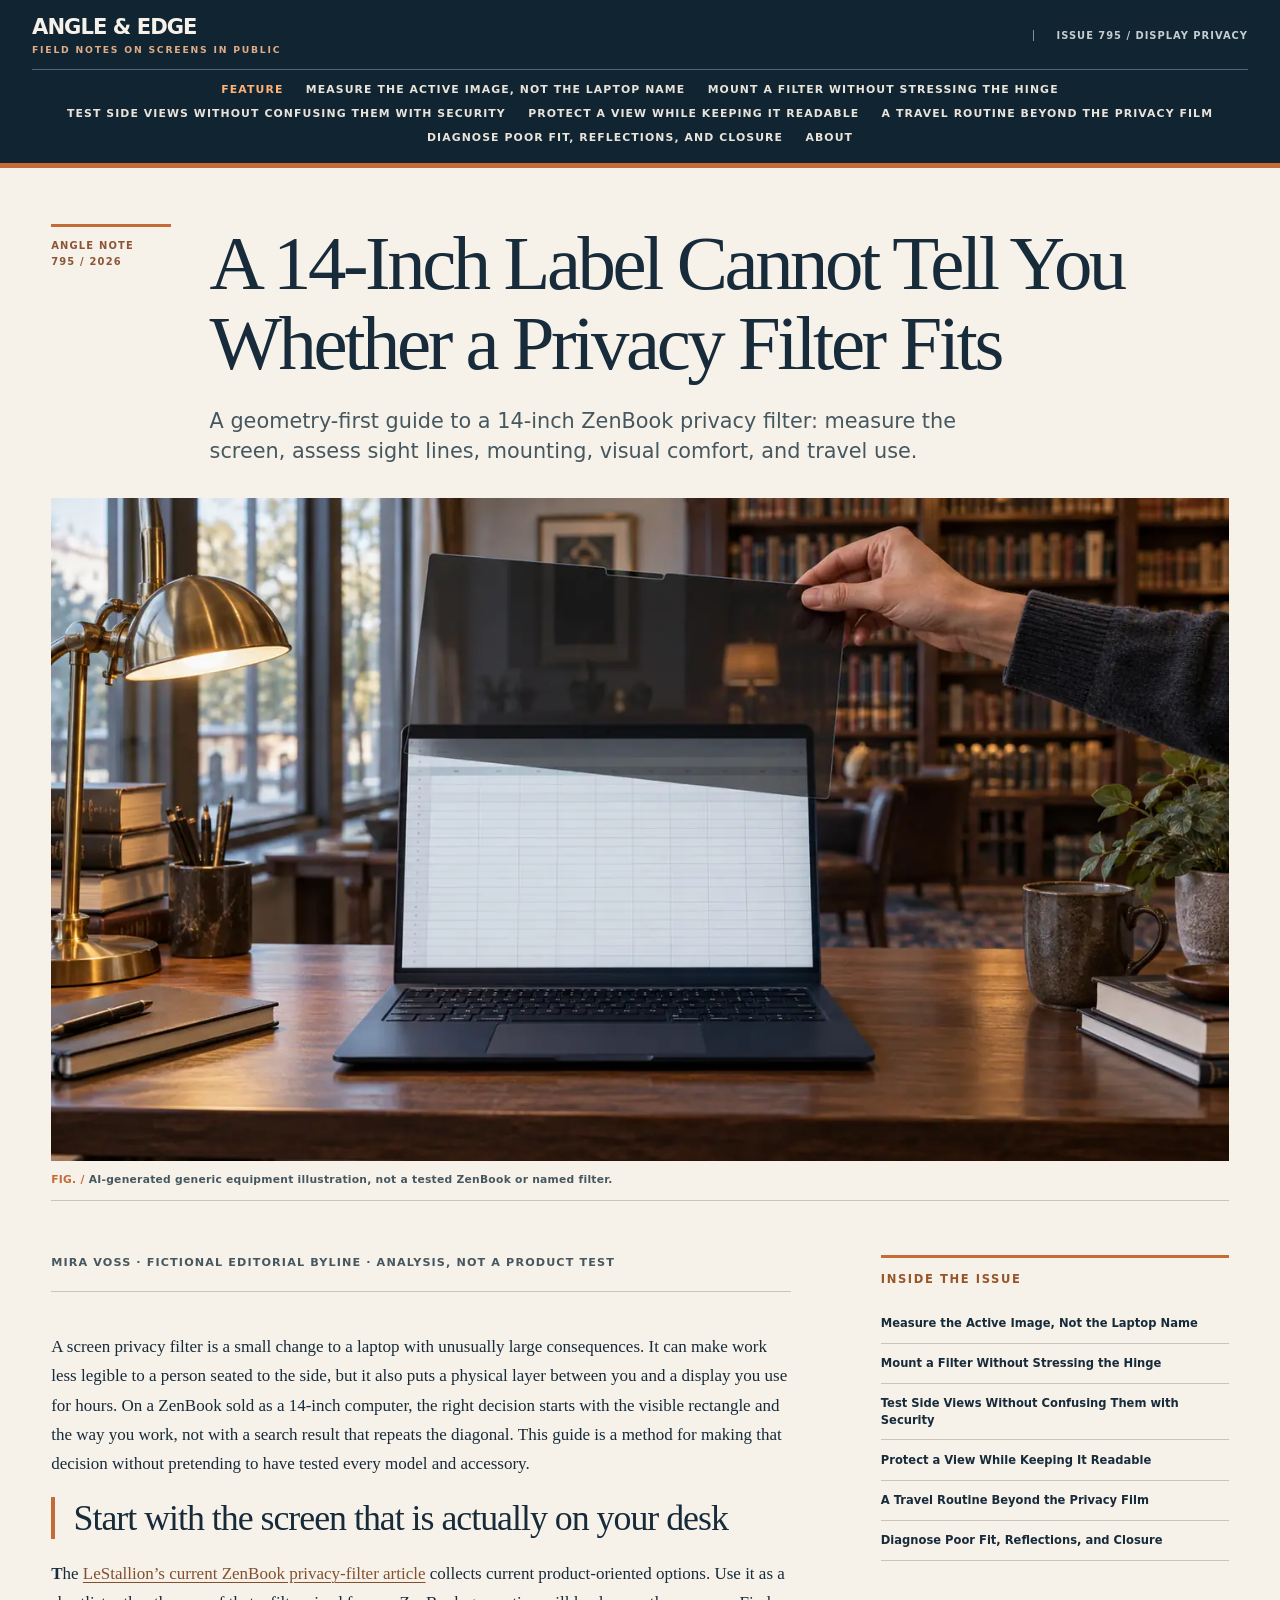
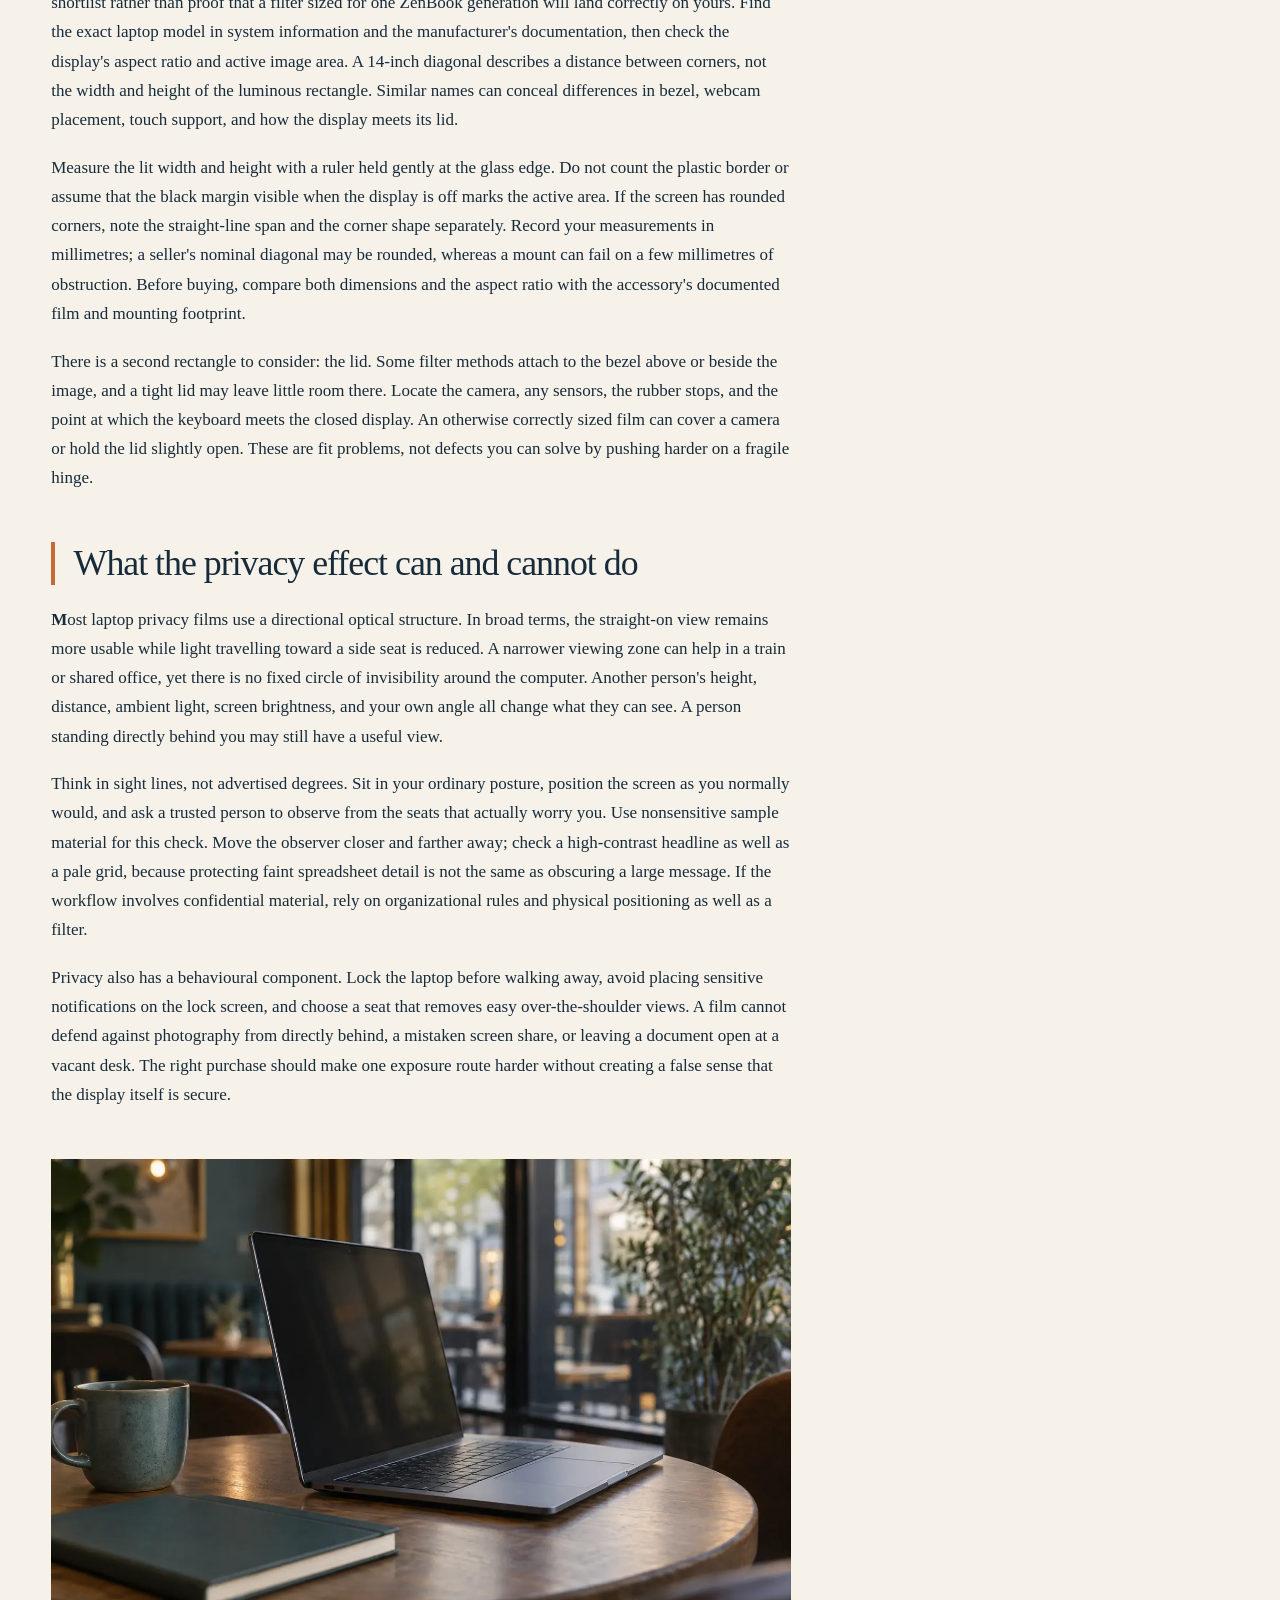
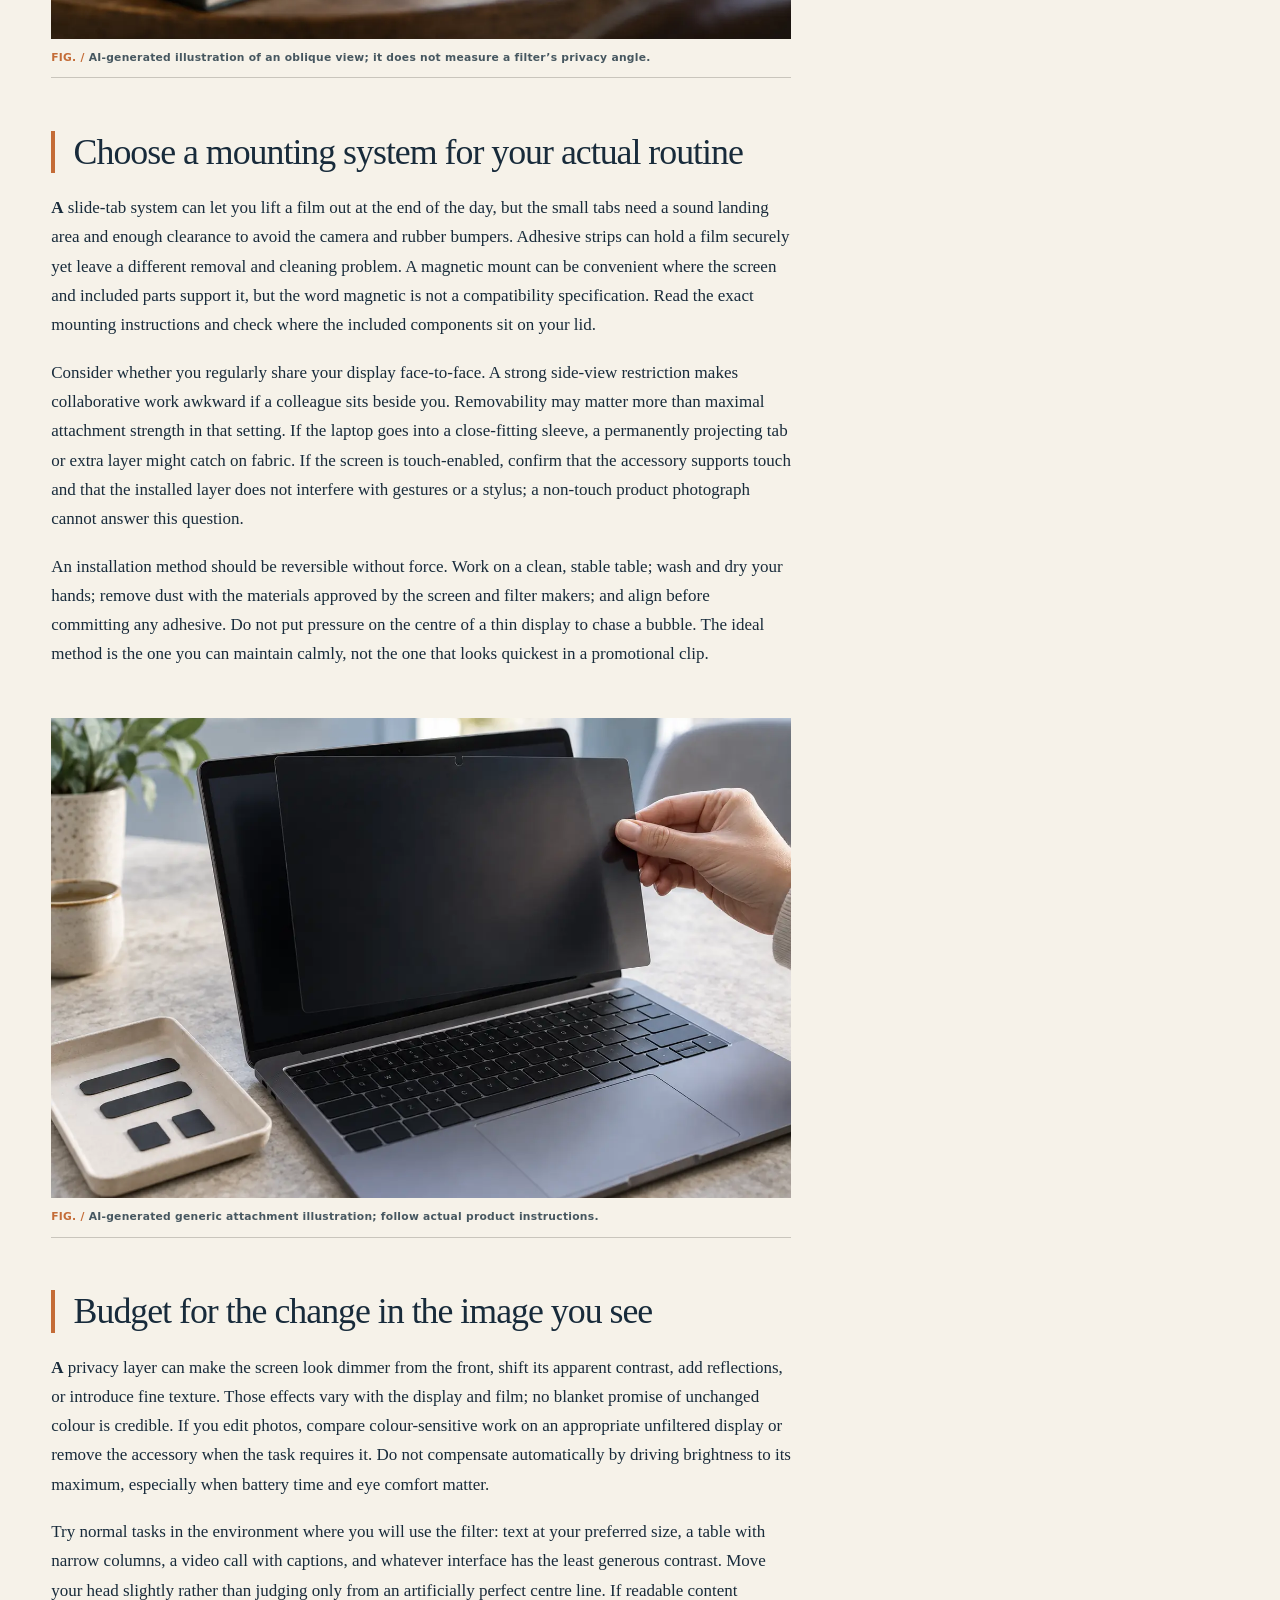
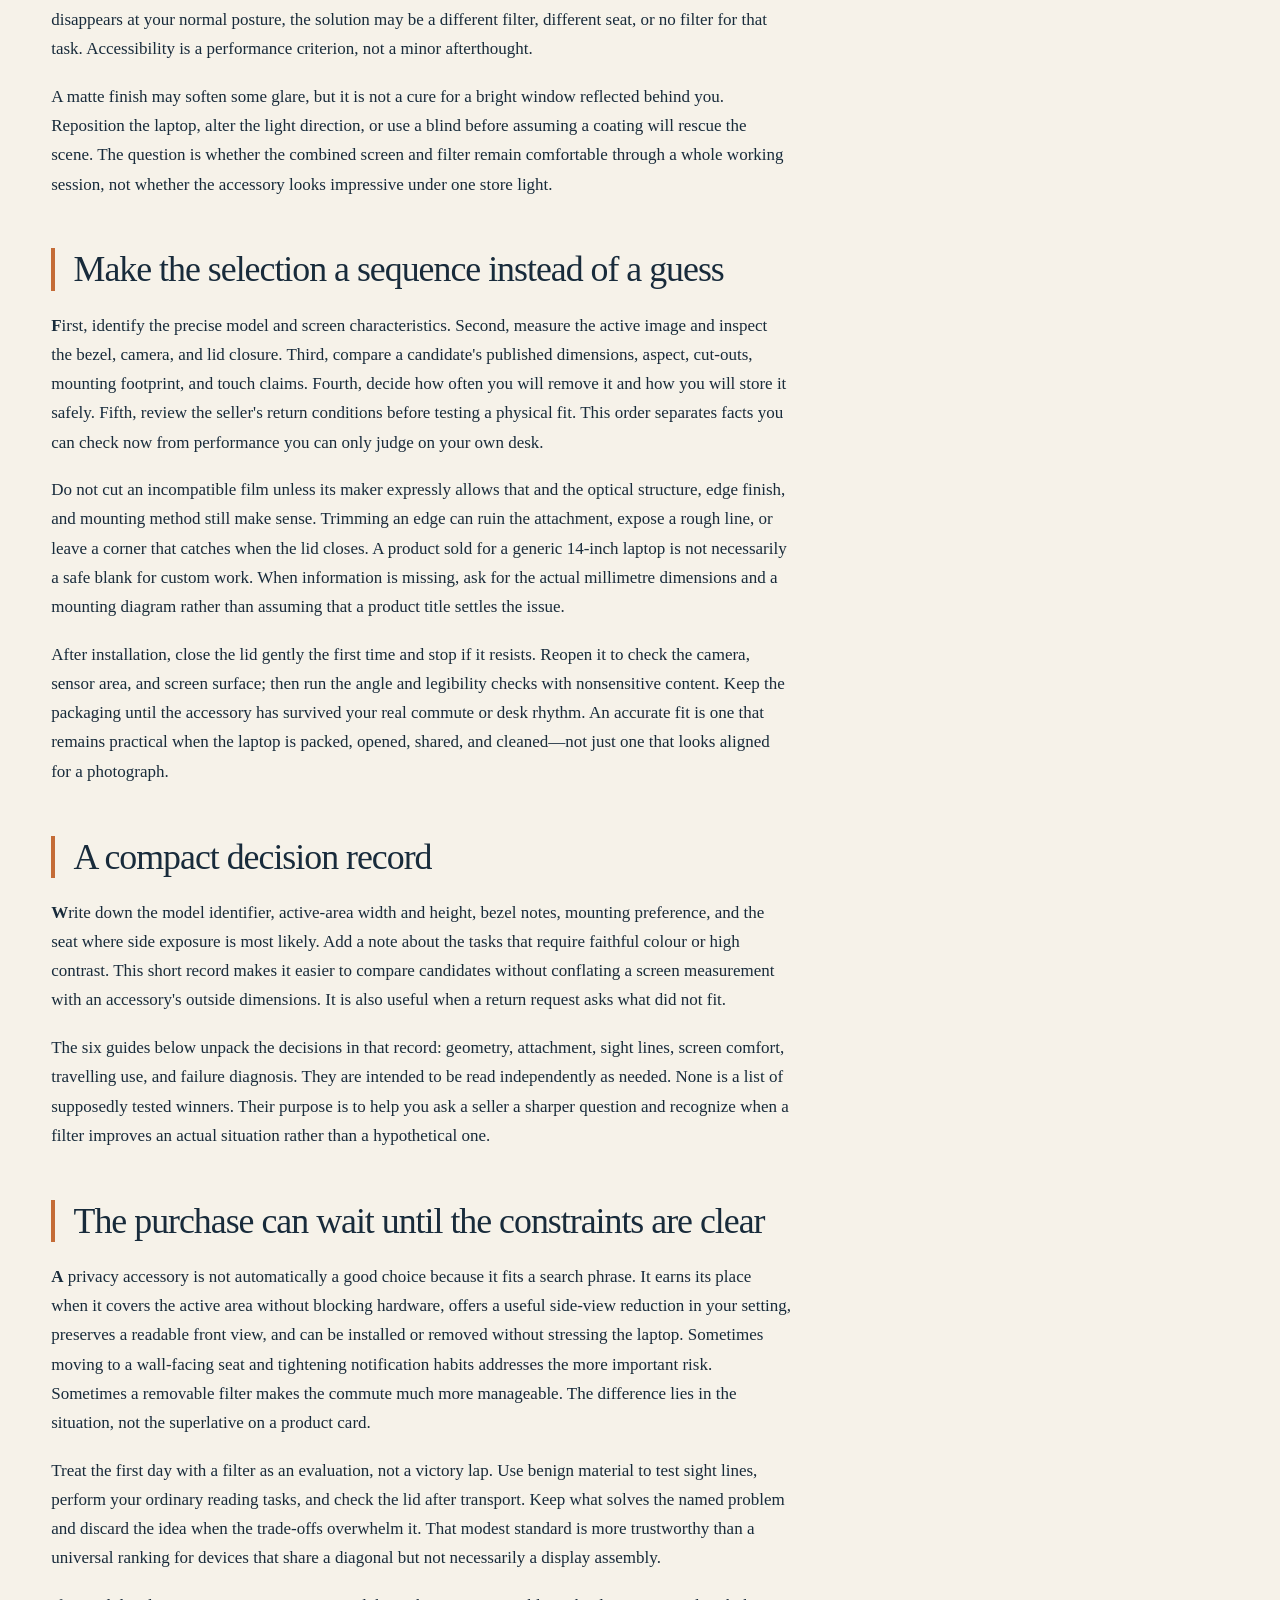
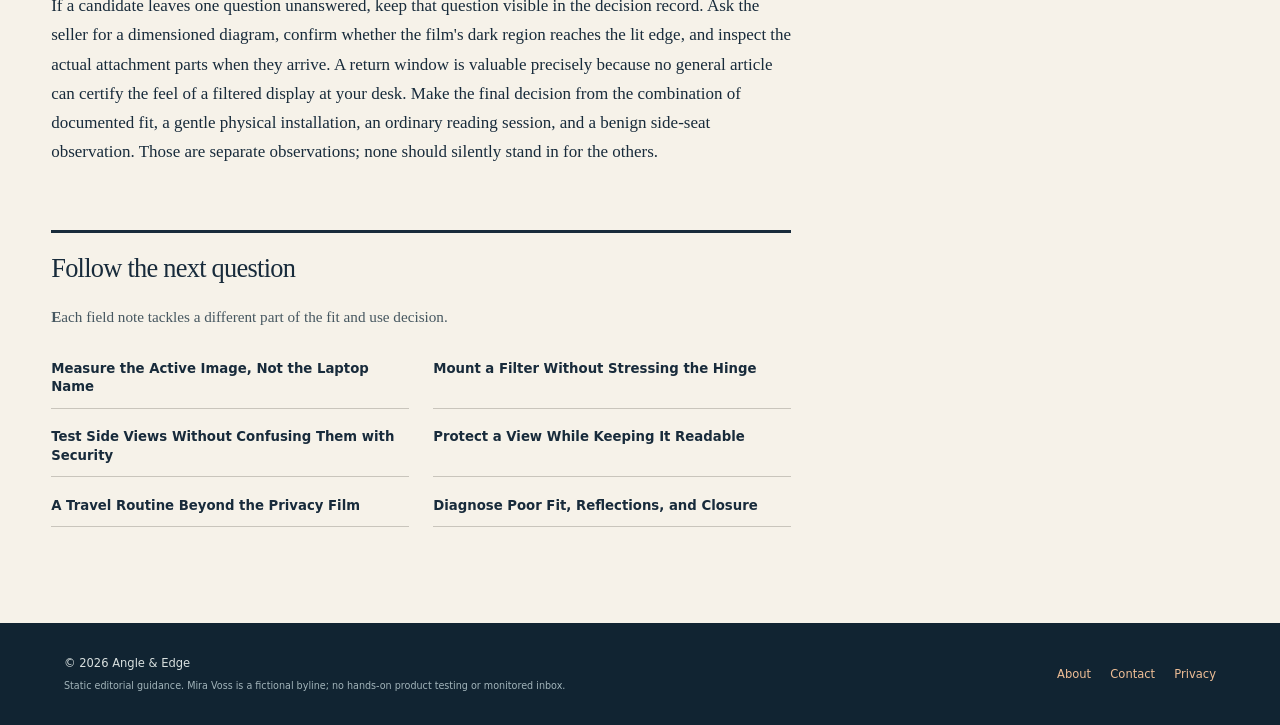
==== index.html @ 24a0059a "Publish Angle & Edge exact-18 Phase-A editorial site" ====
<!doctype html><html lang="en"><head><meta charset="utf-8"><meta name="viewport" content="width=device-width, initial-scale=1"><title>A 14-Inch Label Cannot Tell You Whether a Privacy Filter Fits | Angle & Edge</title><meta name="description" content="A geometry-first guide to a 14-inch ZenBook privacy filter: measure the screen, assess sight lines, mounting, visual comfort, and travel use."><link rel="icon" href="data:image/svg+xml,%3Csvg xmlns=%22http://www.w3.org/2000/svg%22 viewBox=%220 0 64 64%22%3E%3Crect width=%2264%22 height=%2264%22 fill=%22%23112432%22/%3E%3Cpath d=%22M12 51 32 12 52 51M21 35h22%22 fill=%22none%22 stroke=%22%23e39b56%22 stroke-width=%225%22/%3E%3C/svg%3E"><link rel="canonical" href="https://armaragex.github.io/lestallion-zenbook-privacy-filter-795/index.html"><meta property="og:type" content="article"><meta property="og:title" content="A 14-Inch Label Cannot Tell You Whether a Privacy Filter Fits"><meta property="og:description" content="A geometry-first guide to a 14-inch ZenBook privacy filter: measure the screen, assess sight lines, mounting, visual comfort, and travel use."><meta property="og:url" content="https://armaragex.github.io/lestallion-zenbook-privacy-filter-795/index.html"><meta property="og:image" content="https://armaragex.github.io/lestallion-zenbook-privacy-filter-795/hero.webp"><script type="application/ld+json">{"@context":"https://schema.org","@type":"Article","headline":"A 14-Inch Label Cannot Tell You Whether a Privacy Filter Fits","description":"A geometry-first guide to a 14-inch ZenBook privacy filter: measure the screen, assess sight lines, mounting, visual comfort, and travel use.","datePublished":"2026-09-29","dateModified":"2026-09-29","author":{"@type":"Person","name":"Mira Voss","description":"Disclosed fictional editorial byline, not a real person"},"publisher":{"@type":"Organization","name":"Angle & Edge","description":"Static editorial publication with a disclosed fictional byline"},"mainEntityOfPage":"https://armaragex.github.io/lestallion-zenbook-privacy-filter-795/index.html"}</script><link rel="stylesheet" href="style.css"><script src="site.js" defer></script></head><body><a class="skip" href="#content">Skip to content</a><header class="mast"><div class="mast-inner"><a class="mark" href="index.html">ANGLE &amp; EDGE<span>Field notes on screens in public</span></a><button class="menu-toggle" aria-controls="primary-nav" aria-expanded="false" type="button">Menu</button><nav class="nav" id="primary-nav" aria-label="Primary navigation"><a href="index.html" aria-current="page">Feature</a><a href="measure-screen.html">Measure the Active Image, Not the Laptop Name</a><a href="mounting-methods.html">Mount a Filter Without Stressing the Hinge</a><a href="sight-lines.html">Test Side Views Without Confusing Them with Security</a><a href="display-comfort.html">Protect a View While Keeping It Readable</a><a href="travel-workflow.html">A Travel Routine Beyond the Privacy Film</a><a href="troubleshooting.html">Diagnose Poor Fit, Reflections, and Closure</a><a href="about.html">About</a></nav><span class="edition">Issue 795 / display privacy</span></div></header><div class="hero"><div class="hero-head"><div class="eyebrow">Angle note<br>795 / 2026</div><div><h1>A 14-Inch Label Cannot Tell You Whether a Privacy Filter Fits</h1><p class="dek">A geometry-first guide to a 14-inch ZenBook privacy filter: measure the screen, assess sight lines, mounting, visual comfort, and travel use.</p></div></div><figure class="hero-figure"><img src="hero.webp" alt="Generic laptop and removable filter held over the display on a library desk" width="1400" height="788" loading="eager" decoding="async" fetchpriority="high"><figcaption>AI-generated generic equipment illustration, not a tested ZenBook or named filter.</figcaption></figure></div><div class="layout"><main id="content"><article class="article"><p class="byline">Mira Voss · fictional editorial byline · analysis, not a product test</p><p>A screen privacy filter is a small change to a laptop with unusually large consequences. It can make work less legible to a person seated to the side, but it also puts a physical layer between you and a display you use for hours. On a ZenBook sold as a 14-inch computer, the right decision starts with the visible rectangle and the way you work, not with a search result that repeats the diagonal. This guide is a method for making that decision without pretending to have tested every model and accessory.</p><section><h2>Start with the screen that is actually on your desk</h2><p>The <a href="https://lestallion.com/blogs/product-reviews/best-laptop-privacy-filter-for-asus-zenbook-14-inch-screen" rel="noopener">LeStallion’s current ZenBook privacy-filter article</a> collects current product-oriented options. Use it as a shortlist rather than proof that a filter sized for one ZenBook generation will land correctly on yours. Find the exact laptop model in system information and the manufacturer&#x27;s documentation, then check the display&#x27;s aspect ratio and active image area. A 14-inch diagonal describes a distance between corners, not the width and height of the luminous rectangle. Similar names can conceal differences in bezel, webcam placement, touch support, and how the display meets its lid.</p><p>Measure the lit width and height with a ruler held gently at the glass edge. Do not count the plastic border or assume that the black margin visible when the display is off marks the active area. If the screen has rounded corners, note the straight-line span and the corner shape separately. Record your measurements in millimetres; a seller&#x27;s nominal diagonal may be rounded, whereas a mount can fail on a few millimetres of obstruction. Before buying, compare both dimensions and the aspect ratio with the accessory&#x27;s documented film and mounting footprint.</p><p>There is a second rectangle to consider: the lid. Some filter methods attach to the bezel above or beside the image, and a tight lid may leave little room there. Locate the camera, any sensors, the rubber stops, and the point at which the keyboard meets the closed display. An otherwise correctly sized film can cover a camera or hold the lid slightly open. These are fit problems, not defects you can solve by pushing harder on a fragile hinge.</p></section><section><h2>What the privacy effect can and cannot do</h2><p>Most laptop privacy films use a directional optical structure. In broad terms, the straight-on view remains more usable while light travelling toward a side seat is reduced. A narrower viewing zone can help in a train or shared office, yet there is no fixed circle of invisibility around the computer. Another person&#x27;s height, distance, ambient light, screen brightness, and your own angle all change what they can see. A person standing directly behind you may still have a useful view.</p><p>Think in sight lines, not advertised degrees. Sit in your ordinary posture, position the screen as you normally would, and ask a trusted person to observe from the seats that actually worry you. Use nonsensitive sample material for this check. Move the observer closer and farther away; check a high-contrast headline as well as a pale grid, because protecting faint spreadsheet detail is not the same as obscuring a large message. If the workflow involves confidential material, rely on organizational rules and physical positioning as well as a filter.</p><p>Privacy also has a behavioural component. Lock the laptop before walking away, avoid placing sensitive notifications on the lock screen, and choose a seat that removes easy over-the-shoulder views. A film cannot defend against photography from directly behind, a mistaken screen share, or leaving a document open at a vacant desk. The right purchase should make one exposure route harder without creating a false sense that the display itself is secure.</p></section><figure class="inline-figure"><img src="side-view.webp" alt="Generic laptop seen at a dark oblique viewing angle in a café" width="1400" height="933" loading="lazy" decoding="async"><figcaption>AI-generated illustration of an oblique view; it does not measure a filter’s privacy angle.</figcaption></figure><section><h2>Choose a mounting system for your actual routine</h2><p>A slide-tab system can let you lift a film out at the end of the day, but the small tabs need a sound landing area and enough clearance to avoid the camera and rubber bumpers. Adhesive strips can hold a film securely yet leave a different removal and cleaning problem. A magnetic mount can be convenient where the screen and included parts support it, but the word magnetic is not a compatibility specification. Read the exact mounting instructions and check where the included components sit on your lid.</p><p>Consider whether you regularly share your display face-to-face. A strong side-view restriction makes collaborative work awkward if a colleague sits beside you. Removability may matter more than maximal attachment strength in that setting. If the laptop goes into a close-fitting sleeve, a permanently projecting tab or extra layer might catch on fabric. If the screen is touch-enabled, confirm that the accessory supports touch and that the installed layer does not interfere with gestures or a stylus; a non-touch product photograph cannot answer this question.</p><p>An installation method should be reversible without force. Work on a clean, stable table; wash and dry your hands; remove dust with the materials approved by the screen and filter makers; and align before committing any adhesive. Do not put pressure on the centre of a thin display to chase a bubble. The ideal method is the one you can maintain calmly, not the one that looks quickest in a promotional clip.</p></section><figure class="inline-figure"><img src="mounting.webp" alt="Hand aligning a generic dark removable film with a laptop screen" width="1400" height="933" loading="lazy" decoding="async"><figcaption>AI-generated generic attachment illustration; follow actual product instructions.</figcaption></figure><section><h2>Budget for the change in the image you see</h2><p>A privacy layer can make the screen look dimmer from the front, shift its apparent contrast, add reflections, or introduce fine texture. Those effects vary with the display and film; no blanket promise of unchanged colour is credible. If you edit photos, compare colour-sensitive work on an appropriate unfiltered display or remove the accessory when the task requires it. Do not compensate automatically by driving brightness to its maximum, especially when battery time and eye comfort matter.</p><p>Try normal tasks in the environment where you will use the filter: text at your preferred size, a table with narrow columns, a video call with captions, and whatever interface has the least generous contrast. Move your head slightly rather than judging only from an artificially perfect centre line. If readable content disappears at your normal posture, the solution may be a different filter, different seat, or no filter for that task. Accessibility is a performance criterion, not a minor afterthought.</p><p>A matte finish may soften some glare, but it is not a cure for a bright window reflected behind you. Reposition the laptop, alter the light direction, or use a blind before assuming a coating will rescue the scene. The question is whether the combined screen and filter remain comfortable through a whole working session, not whether the accessory looks impressive under one store light.</p></section><section><h2>Make the selection a sequence instead of a guess</h2><p>First, identify the precise model and screen characteristics. Second, measure the active image and inspect the bezel, camera, and lid closure. Third, compare a candidate&#x27;s published dimensions, aspect, cut-outs, mounting footprint, and touch claims. Fourth, decide how often you will remove it and how you will store it safely. Fifth, review the seller&#x27;s return conditions before testing a physical fit. This order separates facts you can check now from performance you can only judge on your own desk.</p><p>Do not cut an incompatible film unless its maker expressly allows that and the optical structure, edge finish, and mounting method still make sense. Trimming an edge can ruin the attachment, expose a rough line, or leave a corner that catches when the lid closes. A product sold for a generic 14-inch laptop is not necessarily a safe blank for custom work. When information is missing, ask for the actual millimetre dimensions and a mounting diagram rather than assuming that a product title settles the issue.</p><p>After installation, close the lid gently the first time and stop if it resists. Reopen it to check the camera, sensor area, and screen surface; then run the angle and legibility checks with nonsensitive content. Keep the packaging until the accessory has survived your real commute or desk rhythm. An accurate fit is one that remains practical when the laptop is packed, opened, shared, and cleaned—not just one that looks aligned for a photograph.</p></section><section><h2>A compact decision record</h2><p>Write down the model identifier, active-area width and height, bezel notes, mounting preference, and the seat where side exposure is most likely. Add a note about the tasks that require faithful colour or high contrast. This short record makes it easier to compare candidates without conflating a screen measurement with an accessory&#x27;s outside dimensions. It is also useful when a return request asks what did not fit.</p><p>The six guides below unpack the decisions in that record: geometry, attachment, sight lines, screen comfort, travelling use, and failure diagnosis. They are intended to be read independently as needed. None is a list of supposedly tested winners. Their purpose is to help you ask a seller a sharper question and recognize when a filter improves an actual situation rather than a hypothetical one.</p></section><section><h2>The purchase can wait until the constraints are clear</h2><p>A privacy accessory is not automatically a good choice because it fits a search phrase. It earns its place when it covers the active area without blocking hardware, offers a useful side-view reduction in your setting, preserves a readable front view, and can be installed or removed without stressing the laptop. Sometimes moving to a wall-facing seat and tightening notification habits addresses the more important risk. Sometimes a removable filter makes the commute much more manageable. The difference lies in the situation, not the superlative on a product card.</p><p>Treat the first day with a filter as an evaluation, not a victory lap. Use benign material to test sight lines, perform your ordinary reading tasks, and check the lid after transport. Keep what solves the named problem and discard the idea when the trade-offs overwhelm it. That modest standard is more trustworthy than a universal ranking for devices that share a diagonal but not necessarily a display assembly.</p><p>If a candidate leaves one question unanswered, keep that question visible in the decision record. Ask the seller for a dimensioned diagram, confirm whether the film&#x27;s dark region reaches the lit edge, and inspect the actual attachment parts when they arrive. A return window is valuable precisely because no general article can certify the feel of a filtered display at your desk. Make the final decision from the combination of documented fit, a gentle physical installation, an ordinary reading session, and a benign side-seat observation. Those are separate observations; none should silently stand in for the others.</p></section><aside class="mesh"><h2>Follow the next question</h2><p>Each field note tackles a different part of the fit and use decision.</p><div class="mesh-grid"><a href="measure-screen.html">Measure the Active Image, Not the Laptop Name</a><a href="mounting-methods.html">Mount a Filter Without Stressing the Hinge</a><a href="sight-lines.html">Test Side Views Without Confusing Them with Security</a><a href="display-comfort.html">Protect a View While Keeping It Readable</a><a href="travel-workflow.html">A Travel Routine Beyond the Privacy Film</a><a href="troubleshooting.html">Diagnose Poor Fit, Reflections, and Closure</a></div></aside></article></main><aside class="rail" aria-label="Issue contents"><strong>Inside the issue</strong><a href="measure-screen.html">Measure the Active Image, Not the Laptop Name</a><a href="mounting-methods.html">Mount a Filter Without Stressing the Hinge</a><a href="sight-lines.html">Test Side Views Without Confusing Them with Security</a><a href="display-comfort.html">Protect a View While Keeping It Readable</a><a href="travel-workflow.html">A Travel Routine Beyond the Privacy Film</a><a href="troubleshooting.html">Diagnose Poor Fit, Reflections, and Closure</a></aside></div><footer class="foot"><div>© 2026 Angle & Edge<small>Static editorial guidance. Mira Voss is a fictional byline; no hands-on product testing or monitored inbox.</small></div><nav aria-label="Footer"><a href="about.html">About</a><a href="contact.html">Contact</a><a href="privacy.html">Privacy</a></nav></footer></body></html>
---- style.css ----
/* Angle & Edge · provisional local candidate */
:root{--ink:#182b3b;--ink-light:#465760;--paper:#f6f2e9;--white:#fffcf5;--line:#c9c5bc;--accent:#c46c37;--dark:#112432;--serif:Georgia,'Times New Roman',serif;--sans:system-ui,-apple-system,BlinkMacSystemFont,'Segoe UI',sans-serif}*{box-sizing:border-box}html{scroll-behavior:smooth}body{margin:0;background:var(--paper);color:var(--ink);font:17px/1.72 var(--serif)}a{color:#82502f;text-decoration-thickness:1px;text-underline-offset:.2em}a:hover{color:#9a461d}a:focus-visible,button:focus-visible{outline:3px solid #e39b56;outline-offset:3px}.skip{position:absolute;top:-6rem;left:1rem;padding:.5rem 1rem;background:var(--accent);color:var(--white);z-index:99}.skip:focus{top:1rem}.mast{background:var(--dark);color:var(--paper);border-bottom:5px solid var(--accent)}.mast-inner{max-width:1380px;padding:1rem 2rem;margin:auto;display:flex;flex-wrap:wrap;align-items:center;justify-content:space-between;gap:.8rem 1.5rem}.mark{display:block;flex:none;color:var(--paper);text-decoration:none;font:700 1.32rem/1 var(--sans);letter-spacing:-.045em}.mark span{display:block;margin-top:.42rem;font:600 .58rem/1.3 var(--sans);letter-spacing:.19em;text-transform:uppercase;color:#dfac86}.menu-toggle{display:none;background:transparent;color:var(--paper);border:1px solid #91a0a5;padding:.45rem .75rem;font:700 .85rem var(--sans);cursor:pointer}.nav{order:3;flex:0 0 100%;min-width:0;display:flex;flex-wrap:wrap;align-items:center;justify-content:center;gap:.7rem 1.4rem;border-top:1px solid #516775;padding:.8rem 0 .2rem}.nav a{color:#e9e4da;text-decoration:none;font:700 .68rem var(--sans);letter-spacing:.1em;text-transform:uppercase;white-space:normal;overflow-wrap:break-word}.nav a:focus-visible{outline-offset:4px}.nav a:hover,.nav a[aria-current=page]{color:#ffb275}.edition{border-left:1px solid #809097;padding-left:1.4rem;font:600 .62rem var(--sans);letter-spacing:.1em;text-transform:uppercase;color:#c4ced0}.hero{padding:3.5rem clamp(1.2rem,4vw,4.5rem) 0;max-width:1500px;margin:auto}.hero-head{max-width:1100px;display:grid;grid-template-columns:120px minmax(0,1fr);gap:clamp(1.1rem,3vw,3.4rem);align-items:start;padding-bottom:2rem}.eyebrow{border-top:3px solid var(--accent);padding-top:.7rem;font:700 .62rem/1.55 var(--sans);letter-spacing:.12em;text-transform:uppercase;color:#8c5537}.hero h1{font:400 clamp(2.55rem,6vw,5.65rem)/1.04 var(--serif);letter-spacing:-.045em;margin:0;max-width:990px}.dek{font:400 clamp(1.02rem,1.7vw,1.3rem)/1.45 var(--sans);color:var(--ink-light);max-width:800px;margin:1.4rem 0 0}.hero figure{margin:0}.hero img{width:100%;height:auto;display:block;max-height:680px;object-fit:cover;object-position:center}.hero figcaption,.inline-figure figcaption{font:600 .67rem/1.5 var(--sans);letter-spacing:.025em;color:var(--ink-light);border-bottom:1px solid var(--line);padding:.7rem 0}.hero figcaption::before,.inline-figure figcaption::before{content:'FIG. / ';color:var(--accent);font-weight:900}.layout{max-width:1290px;margin:3.4rem auto 0;padding:0 clamp(1.2rem,4vw,4.5rem);display:grid;grid-template-columns:minmax(0,740px) minmax(205px,1fr);gap:clamp(2rem,7vw,7rem);align-items:start}.article{min-width:0;padding-bottom:5rem}.article .byline{font:600 .7rem/1.5 var(--sans);text-transform:uppercase;letter-spacing:.1em;color:var(--ink-light);border-bottom:1px solid var(--line);padding-bottom:1.2rem;margin:0 0 2.5rem}.article section{margin:0 0 3.1rem}.article h2{font:400 clamp(1.7rem,2.8vw,2.25rem)/1.18 var(--serif);letter-spacing:-.028em;margin:0 0 1.25rem;padding-left:1.15rem;border-left:4px solid var(--accent)}.article p{margin:0 0 1.15rem}.article p:first-of-type::first-letter{font-weight:600}.field-list,.field-table,.field-aside{margin:1.5rem 0 2rem}.field-list{background:#eae3d5;border-left:3px solid var(--accent);padding:1rem 1.35rem}.field-list h3{font:700 .85rem/1.4 var(--sans);letter-spacing:.04em;margin:0 0 .7rem}.field-list ul{padding-left:1.3rem;margin:0}.field-list li{padding:.35rem 0}.field-table{max-width:100%;overflow-x:auto;border-top:3px solid var(--ink)}.field-table table{width:100%;table-layout:fixed;border-collapse:collapse;font:500 .82rem/1.5 var(--sans)}.field-table th,.field-table td{text-align:left;vertical-align:top;padding:.8rem .65rem;border-bottom:1px solid var(--line);overflow-wrap:anywhere}.field-table th{color:#7d431e;background:#eae3d5}.field-aside{padding:1.15rem 1.35rem;border-top:3px solid var(--accent);background:#eae3d5}.field-aside strong{display:block;margin-bottom:.6rem;font:750 .85rem/1.4 var(--sans)}.field-aside p{margin:0}.inline-figure{margin:2.7rem 0 3.3rem}.inline-figure img{display:block;width:100%;height:auto;max-height:480px;object-fit:cover}.rail{position:sticky;top:2rem;border-top:3px solid var(--accent);padding-top:.8rem;font:600 .72rem/1.45 var(--sans)}.rail strong{display:block;letter-spacing:.14em;text-transform:uppercase;margin-bottom:1rem;color:#975629}.rail a{display:block;padding:.7rem 0;border-bottom:1px solid var(--line);text-decoration:none;color:var(--ink)}.rail a:hover{color:#9a461d}.mesh{border-top:3px solid var(--ink);padding-top:1.2rem;margin-top:4rem}.mesh h2{border:0;padding:0;font-size:1.65rem}.mesh p{font-size:.95rem;color:var(--ink-light)}.mesh-grid{display:grid;grid-template-columns:repeat(2,minmax(0,1fr));gap:.5rem 1.5rem}.mesh-grid a{display:block;padding:.7rem 0;border-bottom:1px solid var(--line);font:600 .83rem/1.4 var(--sans);text-decoration:none;color:var(--ink)}.author{display:flex;gap:1.2rem;align-items:center;background:#e9e1d1;padding:1rem;margin-top:2rem}.author img{width:104px;height:104px;object-fit:cover;border-radius:50%;flex:none}.author p{font:500 .84rem/1.5 var(--sans);margin:0}.foot{background:var(--dark);color:#d9e0df;margin-top:1rem;padding:2rem clamp(1.2rem,5vw,5rem);display:flex;justify-content:space-between;align-items:center;gap:1.5rem;font:500 .72rem/1.5 var(--sans)}.foot a{color:#efbe96;margin-left:1.2rem;text-decoration:none}.foot small{display:block;color:#a2b4ba;margin-top:.4rem}.issue-label{color:#b47249;font:800 .65rem var(--sans);letter-spacing:.12em;text-transform:uppercase}@media(max-width:800px){.mast-inner{padding:1rem 1.2rem;flex-wrap:wrap}.menu-toggle{display:block}.nav{display:none;flex-basis:100%;flex-direction:column;align-items:stretch;gap:0;border-top:1px solid #516775;padding:.5rem 0}.nav.open{display:flex}.nav a{display:block;padding:.7rem 0;font-size:.76rem;white-space:normal}.edition{display:none}.hero{padding:2.1rem 1.2rem 0}.hero-head{grid-template-columns:1fr;gap:1rem}.eyebrow{max-width:155px}.hero h1{font-size:clamp(2.35rem,8vw,4rem)}.layout{display:block;margin:2.4rem auto 0;padding:0 1.25rem}.article{padding-bottom:2rem}.rail{position:static;margin-bottom:3rem}.mesh-grid{grid-template-columns:1fr}.foot{display:block}.foot nav{margin-top:1rem}.foot a{margin:0 1.2rem 0 0}}@media(max-width:400px){.hero h1{font-size:2.27rem}.hero-head{padding-bottom:1.3rem}.article h2{font-size:1.65rem}.author{display:block}.author img{margin-bottom:1rem}}@media(prefers-reduced-motion:reduce){html{scroll-behavior:auto}}
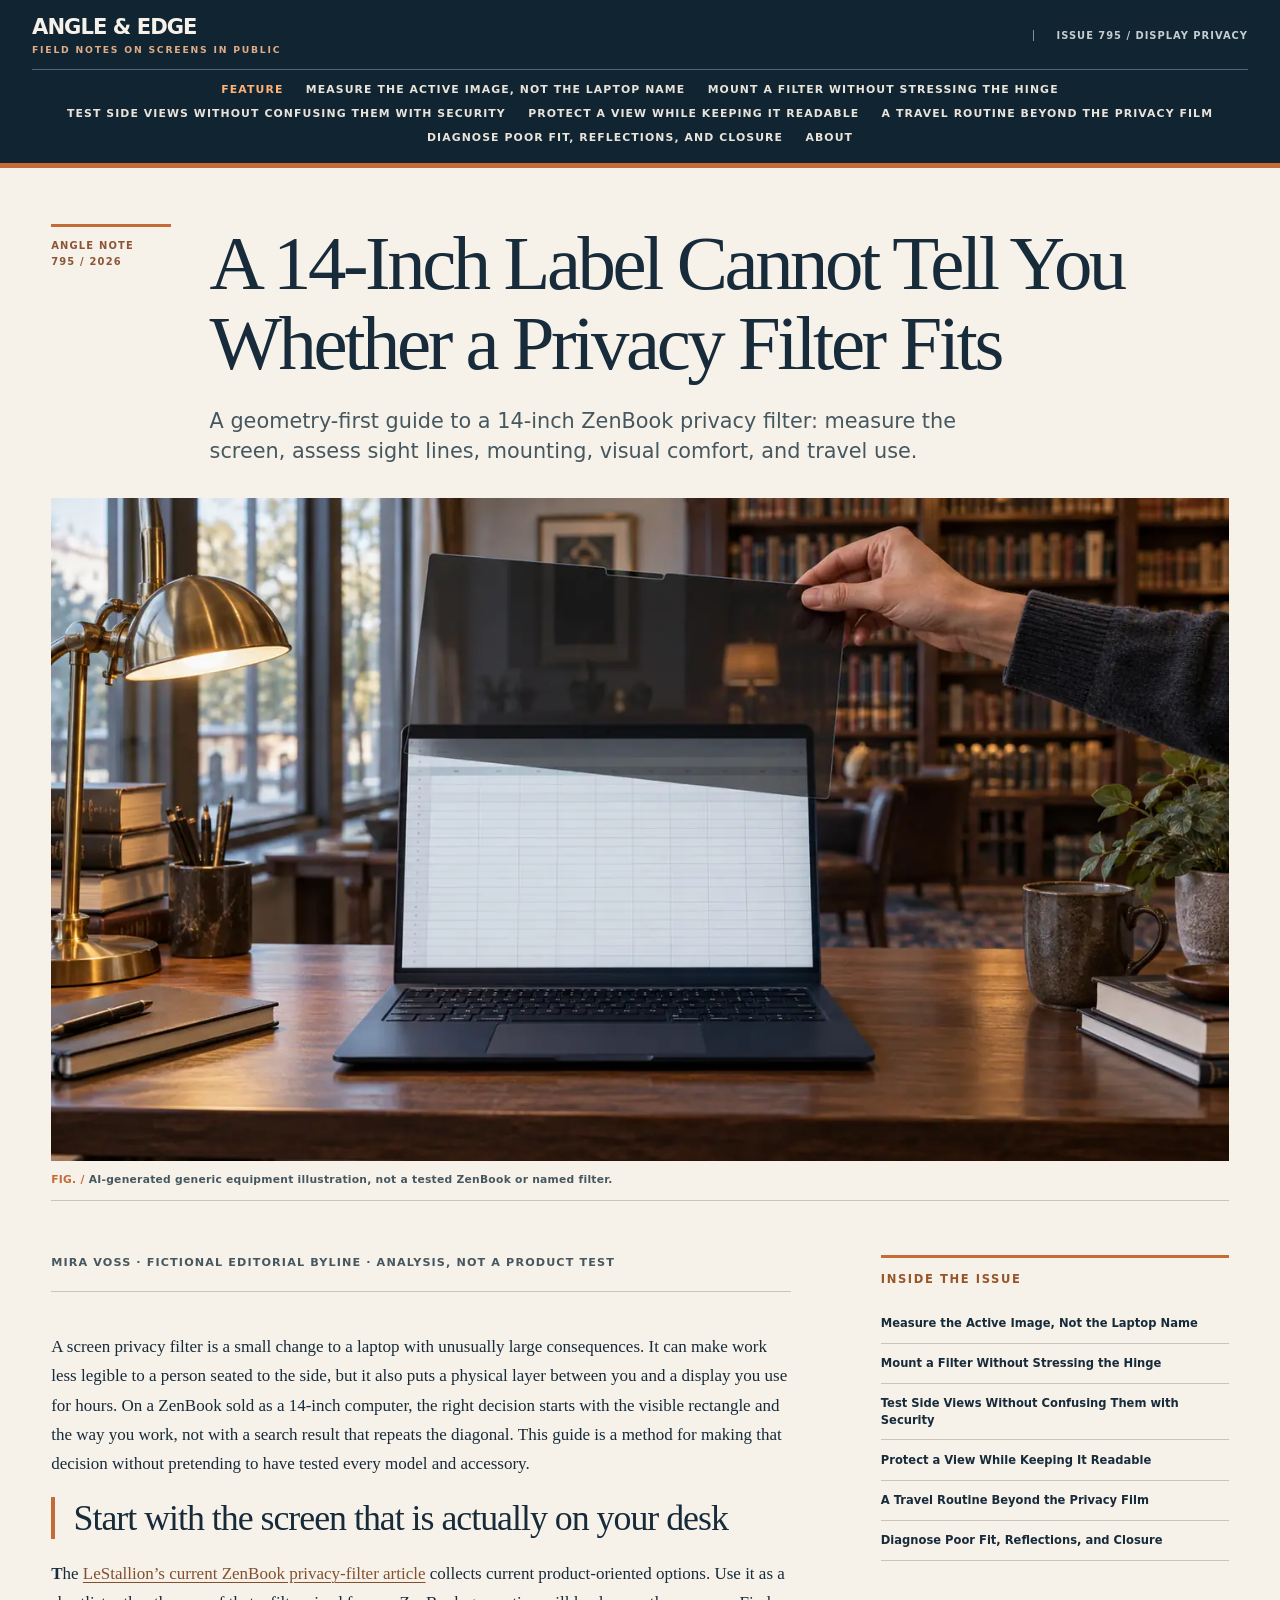
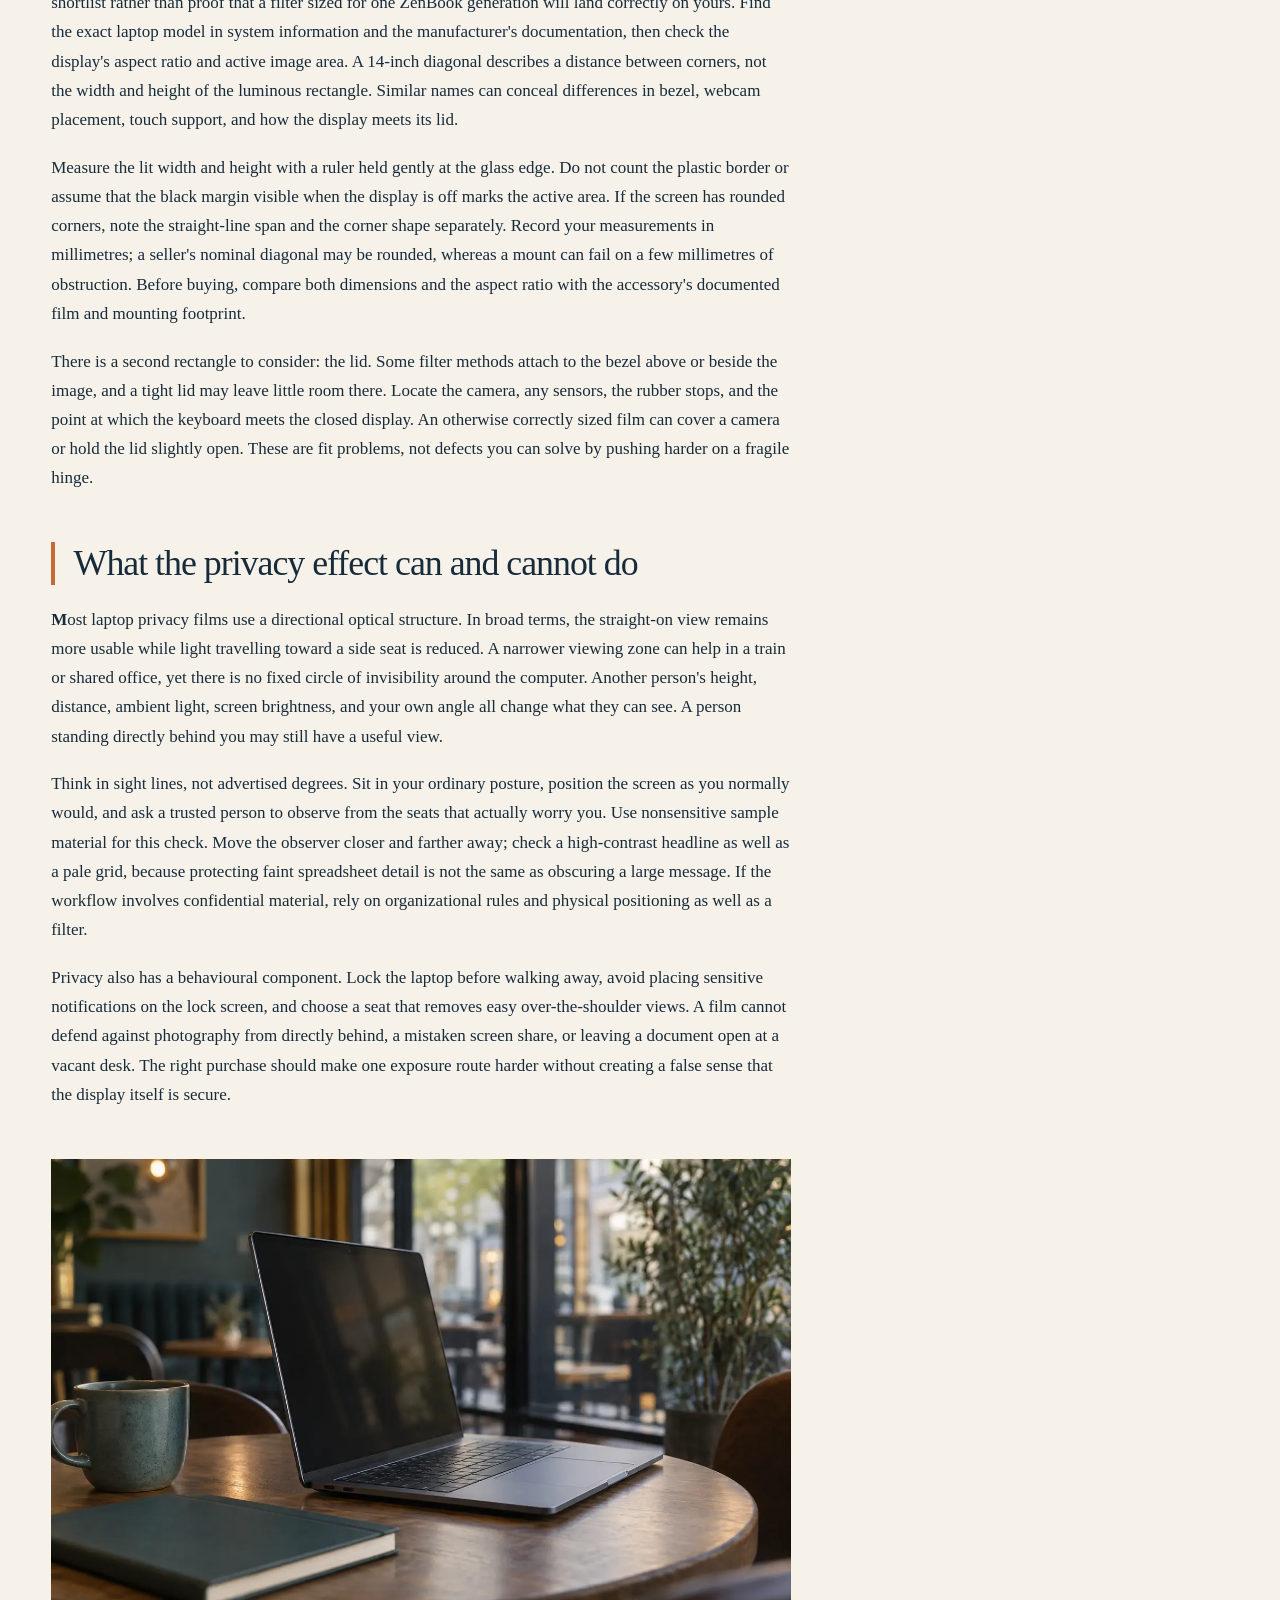
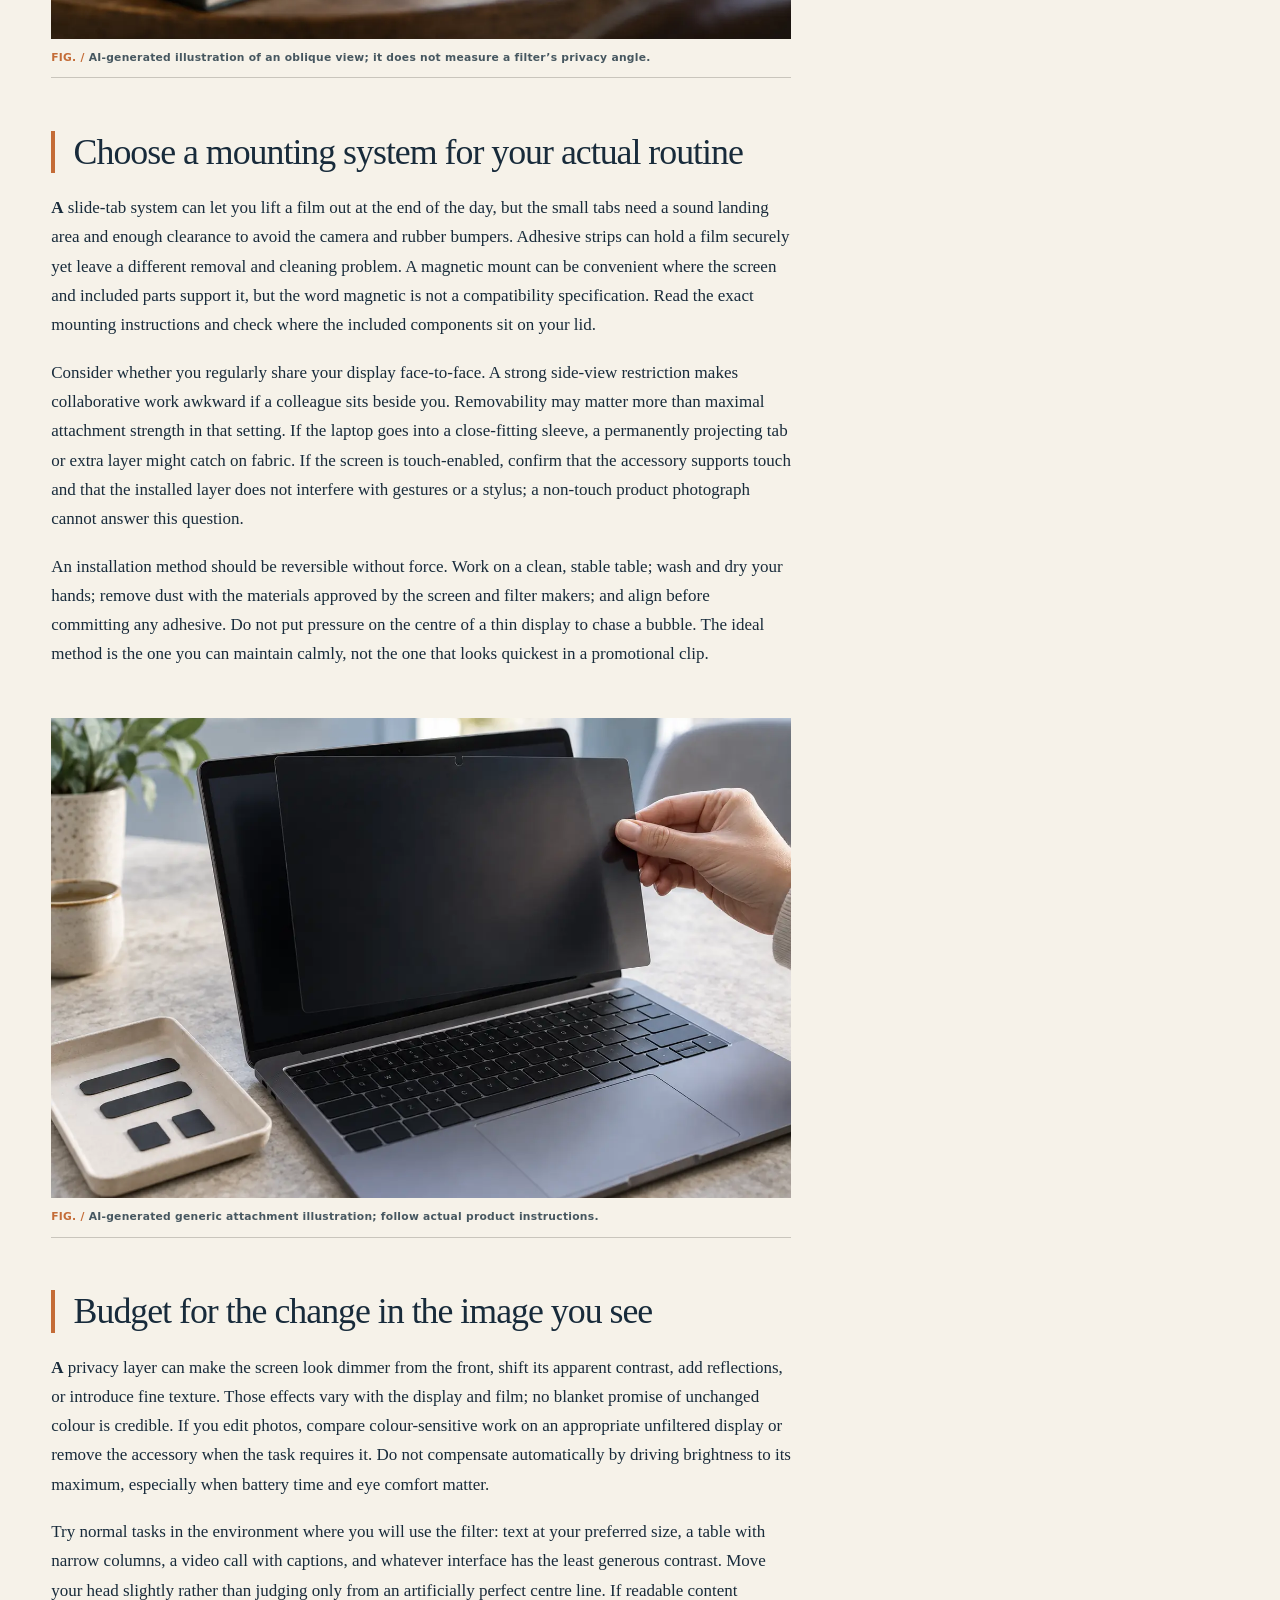
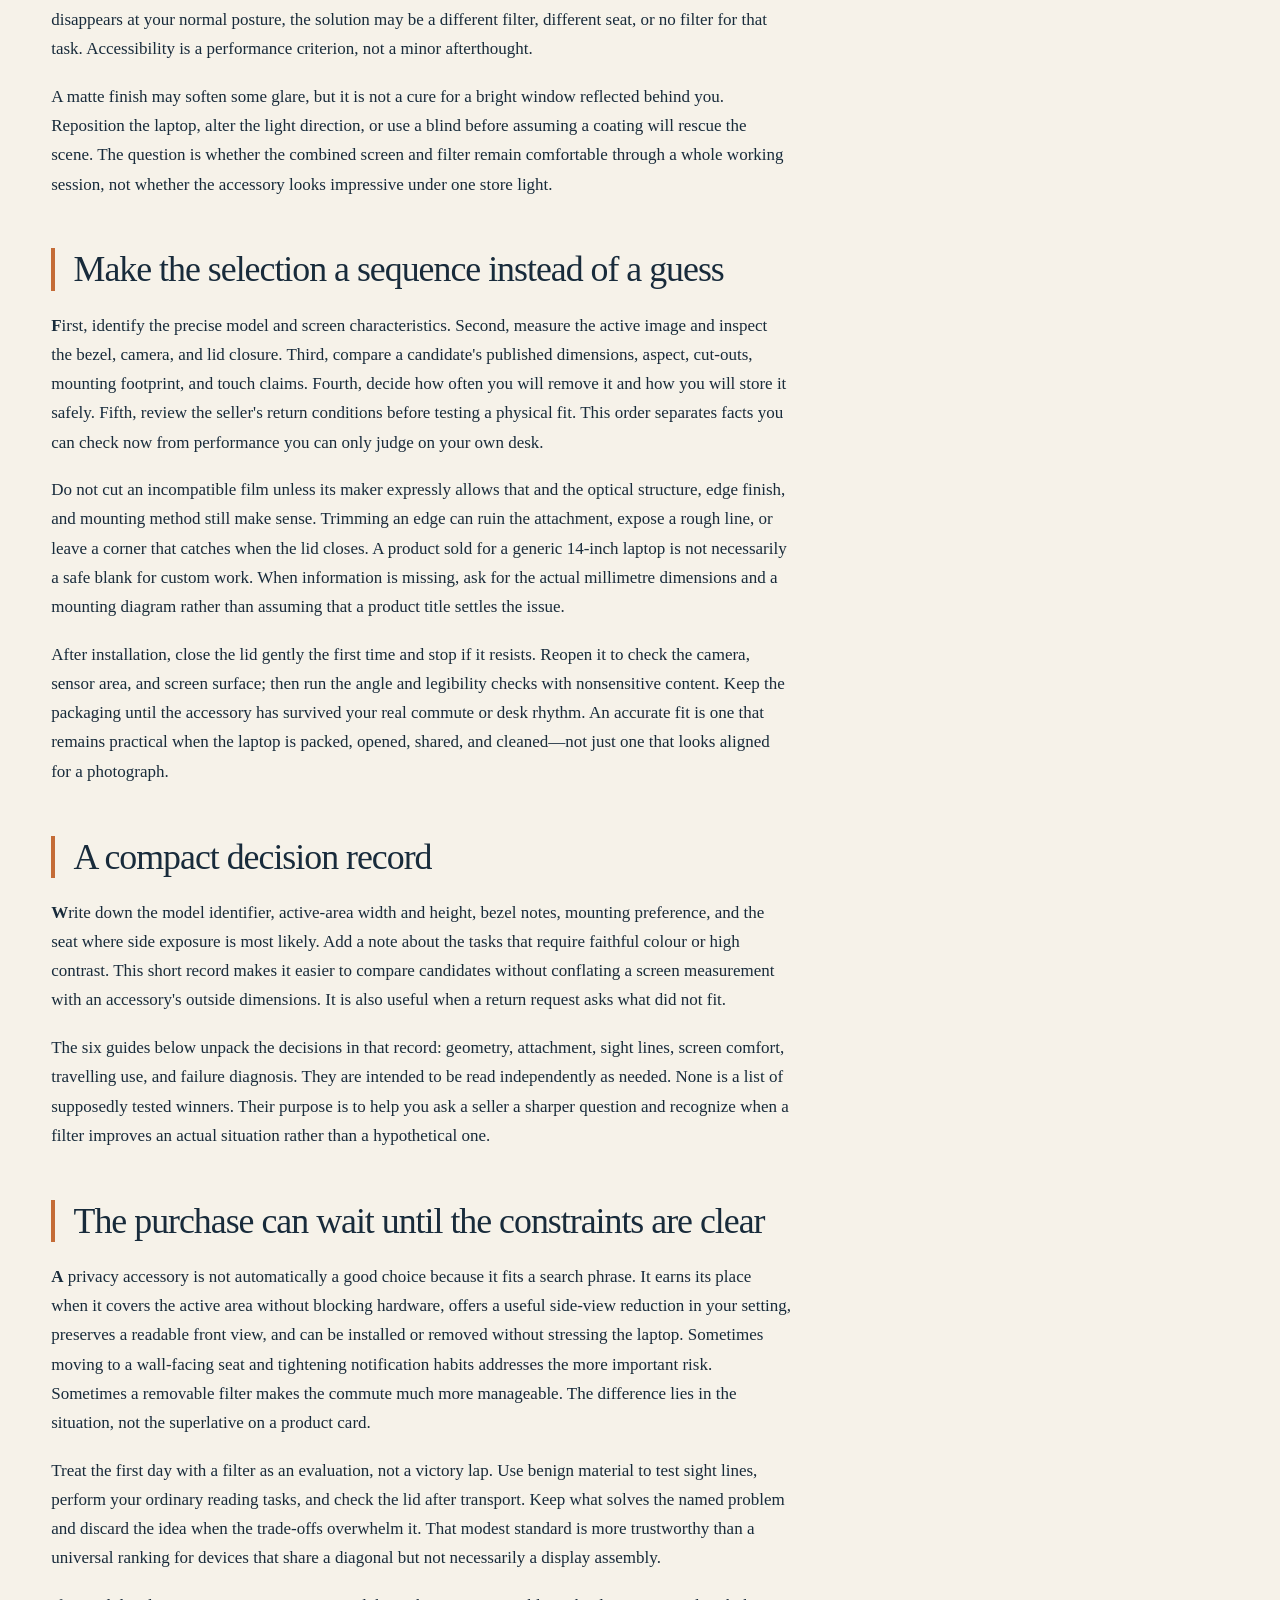
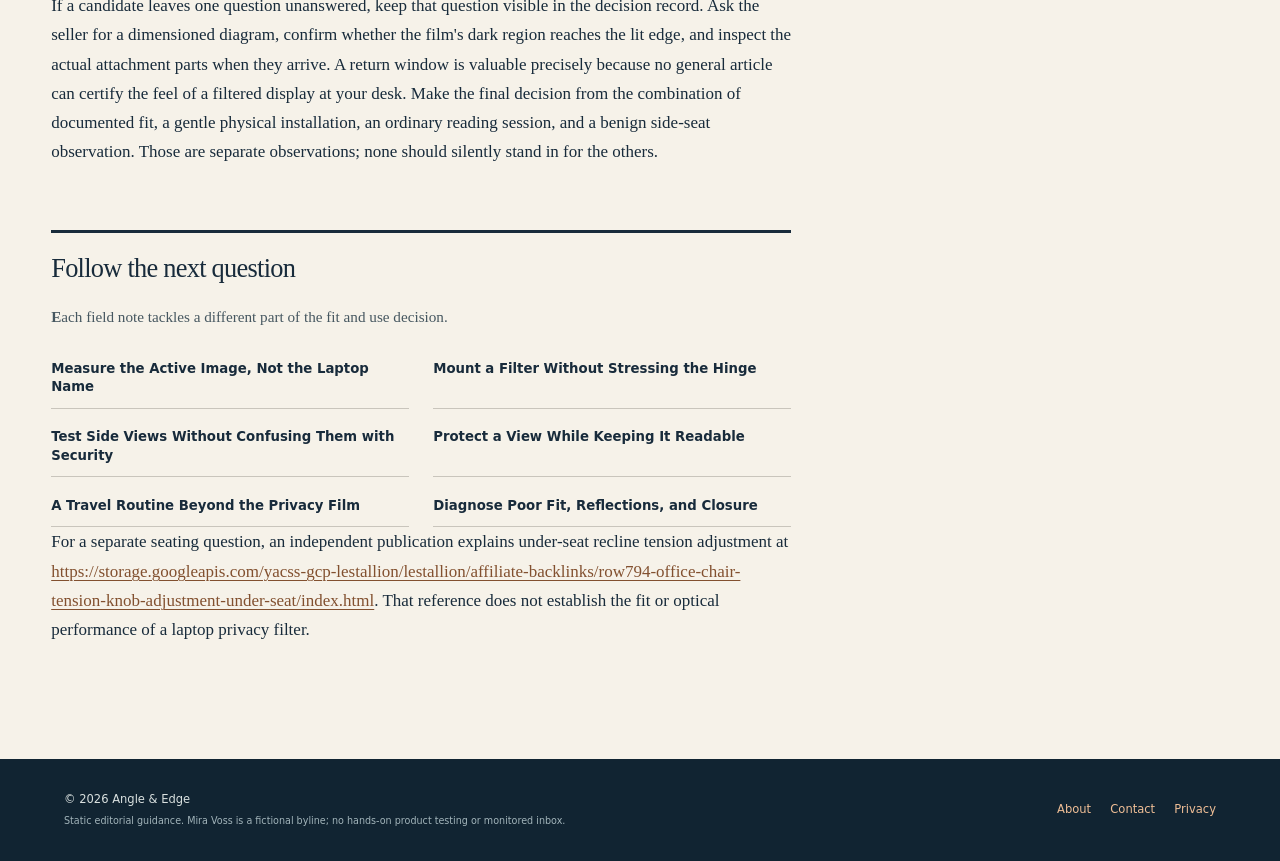
==== commit 5df52898: "Add ordered independent reading reference for row795" ====
--- a/index.html
+++ b/index.html
@@ -1 +1 @@
-<!doctype html><html lang="en"><head><meta charset="utf-8"><meta name="viewport" content="width=device-width, initial-scale=1"><title>A 14-Inch Label Cannot Tell You Whether a Privacy Filter Fits | Angle & Edge</title><meta name="description" content="A geometry-first guide to a 14-inch ZenBook privacy filter: measure the screen, assess sight lines, mounting, visual comfort, and travel use."><link rel="icon" href="data:image/svg+xml,%3Csvg xmlns=%22http://www.w3.org/2000/svg%22 viewBox=%220 0 64 64%22%3E%3Crect width=%2264%22 height=%2264%22 fill=%22%23112432%22/%3E%3Cpath d=%22M12 51 32 12 52 51M21 35h22%22 fill=%22none%22 stroke=%22%23e39b56%22 stroke-width=%225%22/%3E%3C/svg%3E"><link rel="canonical" href="https://armaragex.github.io/lestallion-zenbook-privacy-filter-795/index.html"><meta property="og:type" content="article"><meta property="og:title" content="A 14-Inch Label Cannot Tell You Whether a Privacy Filter Fits"><meta property="og:description" content="A geometry-first guide to a 14-inch ZenBook privacy filter: measure the screen, assess sight lines, mounting, visual comfort, and travel use."><meta property="og:url" content="https://armaragex.github.io/lestallion-zenbook-privacy-filter-795/index.html"><meta property="og:image" content="https://armaragex.github.io/lestallion-zenbook-privacy-filter-795/hero.webp"><script type="application/ld+json">{"@context":"https://schema.org","@type":"Article","headline":"A 14-Inch Label Cannot Tell You Whether a Privacy Filter Fits","description":"A geometry-first guide to a 14-inch ZenBook privacy filter: measure the screen, assess sight lines, mounting, visual comfort, and travel use.","datePublished":"2026-09-29","dateModified":"2026-09-29","author":{"@type":"Person","name":"Mira Voss","description":"Disclosed fictional editorial byline, not a real person"},"publisher":{"@type":"Organization","name":"Angle & Edge","description":"Static editorial publication with a disclosed fictional byline"},"mainEntityOfPage":"https://armaragex.github.io/lestallion-zenbook-privacy-filter-795/index.html"}</script><link rel="stylesheet" href="style.css"><script src="site.js" defer></script></head><body><a class="skip" href="#content">Skip to content</a><header class="mast"><div class="mast-inner"><a class="mark" href="index.html">ANGLE &amp; EDGE<span>Field notes on screens in public</span></a><button class="menu-toggle" aria-controls="primary-nav" aria-expanded="false" type="button">Menu</button><nav class="nav" id="primary-nav" aria-label="Primary navigation"><a href="index.html" aria-current="page">Feature</a><a href="measure-screen.html">Measure the Active Image, Not the Laptop Name</a><a href="mounting-methods.html">Mount a Filter Without Stressing the Hinge</a><a href="sight-lines.html">Test Side Views Without Confusing Them with Security</a><a href="display-comfort.html">Protect a View While Keeping It Readable</a><a href="travel-workflow.html">A Travel Routine Beyond the Privacy Film</a><a href="troubleshooting.html">Diagnose Poor Fit, Reflections, and Closure</a><a href="about.html">About</a></nav><span class="edition">Issue 795 / display privacy</span></div></header><div class="hero"><div class="hero-head"><div class="eyebrow">Angle note<br>795 / 2026</div><div><h1>A 14-Inch Label Cannot Tell You Whether a Privacy Filter Fits</h1><p class="dek">A geometry-first guide to a 14-inch ZenBook privacy filter: measure the screen, assess sight lines, mounting, visual comfort, and travel use.</p></div></div><figure class="hero-figure"><img src="hero.webp" alt="Generic laptop and removable filter held over the display on a library desk" width="1400" height="788" loading="eager" decoding="async" fetchpriority="high"><figcaption>AI-generated generic equipment illustration, not a tested ZenBook or named filter.</figcaption></figure></div><div class="layout"><main id="content"><article class="article"><p class="byline">Mira Voss · fictional editorial byline · analysis, not a product test</p><p>A screen privacy filter is a small change to a laptop with unusually large consequences. It can make work less legible to a person seated to the side, but it also puts a physical layer between you and a display you use for hours. On a ZenBook sold as a 14-inch computer, the right decision starts with the visible rectangle and the way you work, not with a search result that repeats the diagonal. This guide is a method for making that decision without pretending to have tested every model and accessory.</p><section><h2>Start with the screen that is actually on your desk</h2><p>The <a href="https://lestallion.com/blogs/product-reviews/best-laptop-privacy-filter-for-asus-zenbook-14-inch-screen" rel="noopener">LeStallion’s current ZenBook privacy-filter article</a> collects current product-oriented options. Use it as a shortlist rather than proof that a filter sized for one ZenBook generation will land correctly on yours. Find the exact laptop model in system information and the manufacturer&#x27;s documentation, then check the display&#x27;s aspect ratio and active image area. A 14-inch diagonal describes a distance between corners, not the width and height of the luminous rectangle. Similar names can conceal differences in bezel, webcam placement, touch support, and how the display meets its lid.</p><p>Measure the lit width and height with a ruler held gently at the glass edge. Do not count the plastic border or assume that the black margin visible when the display is off marks the active area. If the screen has rounded corners, note the straight-line span and the corner shape separately. Record your measurements in millimetres; a seller&#x27;s nominal diagonal may be rounded, whereas a mount can fail on a few millimetres of obstruction. Before buying, compare both dimensions and the aspect ratio with the accessory&#x27;s documented film and mounting footprint.</p><p>There is a second rectangle to consider: the lid. Some filter methods attach to the bezel above or beside the image, and a tight lid may leave little room there. Locate the camera, any sensors, the rubber stops, and the point at which the keyboard meets the closed display. An otherwise correctly sized film can cover a camera or hold the lid slightly open. These are fit problems, not defects you can solve by pushing harder on a fragile hinge.</p></section><section><h2>What the privacy effect can and cannot do</h2><p>Most laptop privacy films use a directional optical structure. In broad terms, the straight-on view remains more usable while light travelling toward a side seat is reduced. A narrower viewing zone can help in a train or shared office, yet there is no fixed circle of invisibility around the computer. Another person&#x27;s height, distance, ambient light, screen brightness, and your own angle all change what they can see. A person standing directly behind you may still have a useful view.</p><p>Think in sight lines, not advertised degrees. Sit in your ordinary posture, position the screen as you normally would, and ask a trusted person to observe from the seats that actually worry you. Use nonsensitive sample material for this check. Move the observer closer and farther away; check a high-contrast headline as well as a pale grid, because protecting faint spreadsheet detail is not the same as obscuring a large message. If the workflow involves confidential material, rely on organizational rules and physical positioning as well as a filter.</p><p>Privacy also has a behavioural component. Lock the laptop before walking away, avoid placing sensitive notifications on the lock screen, and choose a seat that removes easy over-the-shoulder views. A film cannot defend against photography from directly behind, a mistaken screen share, or leaving a document open at a vacant desk. The right purchase should make one exposure route harder without creating a false sense that the display itself is secure.</p></section><figure class="inline-figure"><img src="side-view.webp" alt="Generic laptop seen at a dark oblique viewing angle in a café" width="1400" height="933" loading="lazy" decoding="async"><figcaption>AI-generated illustration of an oblique view; it does not measure a filter’s privacy angle.</figcaption></figure><section><h2>Choose a mounting system for your actual routine</h2><p>A slide-tab system can let you lift a film out at the end of the day, but the small tabs need a sound landing area and enough clearance to avoid the camera and rubber bumpers. Adhesive strips can hold a film securely yet leave a different removal and cleaning problem. A magnetic mount can be convenient where the screen and included parts support it, but the word magnetic is not a compatibility specification. Read the exact mounting instructions and check where the included components sit on your lid.</p><p>Consider whether you regularly share your display face-to-face. A strong side-view restriction makes collaborative work awkward if a colleague sits beside you. Removability may matter more than maximal attachment strength in that setting. If the laptop goes into a close-fitting sleeve, a permanently projecting tab or extra layer might catch on fabric. If the screen is touch-enabled, confirm that the accessory supports touch and that the installed layer does not interfere with gestures or a stylus; a non-touch product photograph cannot answer this question.</p><p>An installation method should be reversible without force. Work on a clean, stable table; wash and dry your hands; remove dust with the materials approved by the screen and filter makers; and align before committing any adhesive. Do not put pressure on the centre of a thin display to chase a bubble. The ideal method is the one you can maintain calmly, not the one that looks quickest in a promotional clip.</p></section><figure class="inline-figure"><img src="mounting.webp" alt="Hand aligning a generic dark removable film with a laptop screen" width="1400" height="933" loading="lazy" decoding="async"><figcaption>AI-generated generic attachment illustration; follow actual product instructions.</figcaption></figure><section><h2>Budget for the change in the image you see</h2><p>A privacy layer can make the screen look dimmer from the front, shift its apparent contrast, add reflections, or introduce fine texture. Those effects vary with the display and film; no blanket promise of unchanged colour is credible. If you edit photos, compare colour-sensitive work on an appropriate unfiltered display or remove the accessory when the task requires it. Do not compensate automatically by driving brightness to its maximum, especially when battery time and eye comfort matter.</p><p>Try normal tasks in the environment where you will use the filter: text at your preferred size, a table with narrow columns, a video call with captions, and whatever interface has the least generous contrast. Move your head slightly rather than judging only from an artificially perfect centre line. If readable content disappears at your normal posture, the solution may be a different filter, different seat, or no filter for that task. Accessibility is a performance criterion, not a minor afterthought.</p><p>A matte finish may soften some glare, but it is not a cure for a bright window reflected behind you. Reposition the laptop, alter the light direction, or use a blind before assuming a coating will rescue the scene. The question is whether the combined screen and filter remain comfortable through a whole working session, not whether the accessory looks impressive under one store light.</p></section><section><h2>Make the selection a sequence instead of a guess</h2><p>First, identify the precise model and screen characteristics. Second, measure the active image and inspect the bezel, camera, and lid closure. Third, compare a candidate&#x27;s published dimensions, aspect, cut-outs, mounting footprint, and touch claims. Fourth, decide how often you will remove it and how you will store it safely. Fifth, review the seller&#x27;s return conditions before testing a physical fit. This order separates facts you can check now from performance you can only judge on your own desk.</p><p>Do not cut an incompatible film unless its maker expressly allows that and the optical structure, edge finish, and mounting method still make sense. Trimming an edge can ruin the attachment, expose a rough line, or leave a corner that catches when the lid closes. A product sold for a generic 14-inch laptop is not necessarily a safe blank for custom work. When information is missing, ask for the actual millimetre dimensions and a mounting diagram rather than assuming that a product title settles the issue.</p><p>After installation, close the lid gently the first time and stop if it resists. Reopen it to check the camera, sensor area, and screen surface; then run the angle and legibility checks with nonsensitive content. Keep the packaging until the accessory has survived your real commute or desk rhythm. An accurate fit is one that remains practical when the laptop is packed, opened, shared, and cleaned—not just one that looks aligned for a photograph.</p></section><section><h2>A compact decision record</h2><p>Write down the model identifier, active-area width and height, bezel notes, mounting preference, and the seat where side exposure is most likely. Add a note about the tasks that require faithful colour or high contrast. This short record makes it easier to compare candidates without conflating a screen measurement with an accessory&#x27;s outside dimensions. It is also useful when a return request asks what did not fit.</p><p>The six guides below unpack the decisions in that record: geometry, attachment, sight lines, screen comfort, travelling use, and failure diagnosis. They are intended to be read independently as needed. None is a list of supposedly tested winners. Their purpose is to help you ask a seller a sharper question and recognize when a filter improves an actual situation rather than a hypothetical one.</p></section><section><h2>The purchase can wait until the constraints are clear</h2><p>A privacy accessory is not automatically a good choice because it fits a search phrase. It earns its place when it covers the active area without blocking hardware, offers a useful side-view reduction in your setting, preserves a readable front view, and can be installed or removed without stressing the laptop. Sometimes moving to a wall-facing seat and tightening notification habits addresses the more important risk. Sometimes a removable filter makes the commute much more manageable. The difference lies in the situation, not the superlative on a product card.</p><p>Treat the first day with a filter as an evaluation, not a victory lap. Use benign material to test sight lines, perform your ordinary reading tasks, and check the lid after transport. Keep what solves the named problem and discard the idea when the trade-offs overwhelm it. That modest standard is more trustworthy than a universal ranking for devices that share a diagonal but not necessarily a display assembly.</p><p>If a candidate leaves one question unanswered, keep that question visible in the decision record. Ask the seller for a dimensioned diagram, confirm whether the film&#x27;s dark region reaches the lit edge, and inspect the actual attachment parts when they arrive. A return window is valuable precisely because no general article can certify the feel of a filtered display at your desk. Make the final decision from the combination of documented fit, a gentle physical installation, an ordinary reading session, and a benign side-seat observation. Those are separate observations; none should silently stand in for the others.</p></section><aside class="mesh"><h2>Follow the next question</h2><p>Each field note tackles a different part of the fit and use decision.</p><div class="mesh-grid"><a href="measure-screen.html">Measure the Active Image, Not the Laptop Name</a><a href="mounting-methods.html">Mount a Filter Without Stressing the Hinge</a><a href="sight-lines.html">Test Side Views Without Confusing Them with Security</a><a href="display-comfort.html">Protect a View While Keeping It Readable</a><a href="travel-workflow.html">A Travel Routine Beyond the Privacy Film</a><a href="troubleshooting.html">Diagnose Poor Fit, Reflections, and Closure</a></div></aside></article></main><aside class="rail" aria-label="Issue contents"><strong>Inside the issue</strong><a href="measure-screen.html">Measure the Active Image, Not the Laptop Name</a><a href="mounting-methods.html">Mount a Filter Without Stressing the Hinge</a><a href="sight-lines.html">Test Side Views Without Confusing Them with Security</a><a href="display-comfort.html">Protect a View While Keeping It Readable</a><a href="travel-workflow.html">A Travel Routine Beyond the Privacy Film</a><a href="troubleshooting.html">Diagnose Poor Fit, Reflections, and Closure</a></aside></div><footer class="foot"><div>© 2026 Angle & Edge<small>Static editorial guidance. Mira Voss is a fictional byline; no hands-on product testing or monitored inbox.</small></div><nav aria-label="Footer"><a href="about.html">About</a><a href="contact.html">Contact</a><a href="privacy.html">Privacy</a></nav></footer></body></html>+<!doctype html><html lang="en"><head><meta charset="utf-8"><meta name="viewport" content="width=device-width, initial-scale=1"><title>A 14-Inch Label Cannot Tell You Whether a Privacy Filter Fits | Angle & Edge</title><meta name="description" content="A geometry-first guide to a 14-inch ZenBook privacy filter: measure the screen, assess sight lines, mounting, visual comfort, and travel use."><link rel="icon" href="data:image/svg+xml,%3Csvg xmlns=%22http://www.w3.org/2000/svg%22 viewBox=%220 0 64 64%22%3E%3Crect width=%2264%22 height=%2264%22 fill=%22%23112432%22/%3E%3Cpath d=%22M12 51 32 12 52 51M21 35h22%22 fill=%22none%22 stroke=%22%23e39b56%22 stroke-width=%225%22/%3E%3C/svg%3E"><link rel="canonical" href="https://armaragex.github.io/lestallion-zenbook-privacy-filter-795/index.html"><meta property="og:type" content="article"><meta property="og:title" content="A 14-Inch Label Cannot Tell You Whether a Privacy Filter Fits"><meta property="og:description" content="A geometry-first guide to a 14-inch ZenBook privacy filter: measure the screen, assess sight lines, mounting, visual comfort, and travel use."><meta property="og:url" content="https://armaragex.github.io/lestallion-zenbook-privacy-filter-795/index.html"><meta property="og:image" content="https://armaragex.github.io/lestallion-zenbook-privacy-filter-795/hero.webp"><script type="application/ld+json">{"@context":"https://schema.org","@type":"Article","headline":"A 14-Inch Label Cannot Tell You Whether a Privacy Filter Fits","description":"A geometry-first guide to a 14-inch ZenBook privacy filter: measure the screen, assess sight lines, mounting, visual comfort, and travel use.","datePublished":"2026-09-29","dateModified":"2026-09-29","author":{"@type":"Person","name":"Mira Voss","description":"Disclosed fictional editorial byline, not a real person"},"publisher":{"@type":"Organization","name":"Angle & Edge","description":"Static editorial publication with a disclosed fictional byline"},"mainEntityOfPage":"https://armaragex.github.io/lestallion-zenbook-privacy-filter-795/index.html"}</script><link rel="stylesheet" href="style.css"><script src="site.js" defer></script></head><body><a class="skip" href="#content">Skip to content</a><header class="mast"><div class="mast-inner"><a class="mark" href="index.html">ANGLE &amp; EDGE<span>Field notes on screens in public</span></a><button class="menu-toggle" aria-controls="primary-nav" aria-expanded="false" type="button">Menu</button><nav class="nav" id="primary-nav" aria-label="Primary navigation"><a href="index.html" aria-current="page">Feature</a><a href="measure-screen.html">Measure the Active Image, Not the Laptop Name</a><a href="mounting-methods.html">Mount a Filter Without Stressing the Hinge</a><a href="sight-lines.html">Test Side Views Without Confusing Them with Security</a><a href="display-comfort.html">Protect a View While Keeping It Readable</a><a href="travel-workflow.html">A Travel Routine Beyond the Privacy Film</a><a href="troubleshooting.html">Diagnose Poor Fit, Reflections, and Closure</a><a href="about.html">About</a></nav><span class="edition">Issue 795 / display privacy</span></div></header><div class="hero"><div class="hero-head"><div class="eyebrow">Angle note<br>795 / 2026</div><div><h1>A 14-Inch Label Cannot Tell You Whether a Privacy Filter Fits</h1><p class="dek">A geometry-first guide to a 14-inch ZenBook privacy filter: measure the screen, assess sight lines, mounting, visual comfort, and travel use.</p></div></div><figure class="hero-figure"><img src="hero.webp" alt="Generic laptop and removable filter held over the display on a library desk" width="1400" height="788" loading="eager" decoding="async" fetchpriority="high"><figcaption>AI-generated generic equipment illustration, not a tested ZenBook or named filter.</figcaption></figure></div><div class="layout"><main id="content"><article class="article"><p class="byline">Mira Voss · fictional editorial byline · analysis, not a product test</p><p>A screen privacy filter is a small change to a laptop with unusually large consequences. It can make work less legible to a person seated to the side, but it also puts a physical layer between you and a display you use for hours. On a ZenBook sold as a 14-inch computer, the right decision starts with the visible rectangle and the way you work, not with a search result that repeats the diagonal. This guide is a method for making that decision without pretending to have tested every model and accessory.</p><section><h2>Start with the screen that is actually on your desk</h2><p>The <a href="https://lestallion.com/blogs/product-reviews/best-laptop-privacy-filter-for-asus-zenbook-14-inch-screen" rel="noopener">LeStallion’s current ZenBook privacy-filter article</a> collects current product-oriented options. Use it as a shortlist rather than proof that a filter sized for one ZenBook generation will land correctly on yours. Find the exact laptop model in system information and the manufacturer&#x27;s documentation, then check the display&#x27;s aspect ratio and active image area. A 14-inch diagonal describes a distance between corners, not the width and height of the luminous rectangle. Similar names can conceal differences in bezel, webcam placement, touch support, and how the display meets its lid.</p><p>Measure the lit width and height with a ruler held gently at the glass edge. Do not count the plastic border or assume that the black margin visible when the display is off marks the active area. If the screen has rounded corners, note the straight-line span and the corner shape separately. Record your measurements in millimetres; a seller&#x27;s nominal diagonal may be rounded, whereas a mount can fail on a few millimetres of obstruction. Before buying, compare both dimensions and the aspect ratio with the accessory&#x27;s documented film and mounting footprint.</p><p>There is a second rectangle to consider: the lid. Some filter methods attach to the bezel above or beside the image, and a tight lid may leave little room there. Locate the camera, any sensors, the rubber stops, and the point at which the keyboard meets the closed display. An otherwise correctly sized film can cover a camera or hold the lid slightly open. These are fit problems, not defects you can solve by pushing harder on a fragile hinge.</p></section><section><h2>What the privacy effect can and cannot do</h2><p>Most laptop privacy films use a directional optical structure. In broad terms, the straight-on view remains more usable while light travelling toward a side seat is reduced. A narrower viewing zone can help in a train or shared office, yet there is no fixed circle of invisibility around the computer. Another person&#x27;s height, distance, ambient light, screen brightness, and your own angle all change what they can see. A person standing directly behind you may still have a useful view.</p><p>Think in sight lines, not advertised degrees. Sit in your ordinary posture, position the screen as you normally would, and ask a trusted person to observe from the seats that actually worry you. Use nonsensitive sample material for this check. Move the observer closer and farther away; check a high-contrast headline as well as a pale grid, because protecting faint spreadsheet detail is not the same as obscuring a large message. If the workflow involves confidential material, rely on organizational rules and physical positioning as well as a filter.</p><p>Privacy also has a behavioural component. Lock the laptop before walking away, avoid placing sensitive notifications on the lock screen, and choose a seat that removes easy over-the-shoulder views. A film cannot defend against photography from directly behind, a mistaken screen share, or leaving a document open at a vacant desk. The right purchase should make one exposure route harder without creating a false sense that the display itself is secure.</p></section><figure class="inline-figure"><img src="side-view.webp" alt="Generic laptop seen at a dark oblique viewing angle in a café" width="1400" height="933" loading="lazy" decoding="async"><figcaption>AI-generated illustration of an oblique view; it does not measure a filter’s privacy angle.</figcaption></figure><section><h2>Choose a mounting system for your actual routine</h2><p>A slide-tab system can let you lift a film out at the end of the day, but the small tabs need a sound landing area and enough clearance to avoid the camera and rubber bumpers. Adhesive strips can hold a film securely yet leave a different removal and cleaning problem. A magnetic mount can be convenient where the screen and included parts support it, but the word magnetic is not a compatibility specification. Read the exact mounting instructions and check where the included components sit on your lid.</p><p>Consider whether you regularly share your display face-to-face. A strong side-view restriction makes collaborative work awkward if a colleague sits beside you. Removability may matter more than maximal attachment strength in that setting. If the laptop goes into a close-fitting sleeve, a permanently projecting tab or extra layer might catch on fabric. If the screen is touch-enabled, confirm that the accessory supports touch and that the installed layer does not interfere with gestures or a stylus; a non-touch product photograph cannot answer this question.</p><p>An installation method should be reversible without force. Work on a clean, stable table; wash and dry your hands; remove dust with the materials approved by the screen and filter makers; and align before committing any adhesive. Do not put pressure on the centre of a thin display to chase a bubble. The ideal method is the one you can maintain calmly, not the one that looks quickest in a promotional clip.</p></section><figure class="inline-figure"><img src="mounting.webp" alt="Hand aligning a generic dark removable film with a laptop screen" width="1400" height="933" loading="lazy" decoding="async"><figcaption>AI-generated generic attachment illustration; follow actual product instructions.</figcaption></figure><section><h2>Budget for the change in the image you see</h2><p>A privacy layer can make the screen look dimmer from the front, shift its apparent contrast, add reflections, or introduce fine texture. Those effects vary with the display and film; no blanket promise of unchanged colour is credible. If you edit photos, compare colour-sensitive work on an appropriate unfiltered display or remove the accessory when the task requires it. Do not compensate automatically by driving brightness to its maximum, especially when battery time and eye comfort matter.</p><p>Try normal tasks in the environment where you will use the filter: text at your preferred size, a table with narrow columns, a video call with captions, and whatever interface has the least generous contrast. Move your head slightly rather than judging only from an artificially perfect centre line. If readable content disappears at your normal posture, the solution may be a different filter, different seat, or no filter for that task. Accessibility is a performance criterion, not a minor afterthought.</p><p>A matte finish may soften some glare, but it is not a cure for a bright window reflected behind you. Reposition the laptop, alter the light direction, or use a blind before assuming a coating will rescue the scene. The question is whether the combined screen and filter remain comfortable through a whole working session, not whether the accessory looks impressive under one store light.</p></section><section><h2>Make the selection a sequence instead of a guess</h2><p>First, identify the precise model and screen characteristics. Second, measure the active image and inspect the bezel, camera, and lid closure. Third, compare a candidate&#x27;s published dimensions, aspect, cut-outs, mounting footprint, and touch claims. Fourth, decide how often you will remove it and how you will store it safely. Fifth, review the seller&#x27;s return conditions before testing a physical fit. This order separates facts you can check now from performance you can only judge on your own desk.</p><p>Do not cut an incompatible film unless its maker expressly allows that and the optical structure, edge finish, and mounting method still make sense. Trimming an edge can ruin the attachment, expose a rough line, or leave a corner that catches when the lid closes. A product sold for a generic 14-inch laptop is not necessarily a safe blank for custom work. When information is missing, ask for the actual millimetre dimensions and a mounting diagram rather than assuming that a product title settles the issue.</p><p>After installation, close the lid gently the first time and stop if it resists. Reopen it to check the camera, sensor area, and screen surface; then run the angle and legibility checks with nonsensitive content. Keep the packaging until the accessory has survived your real commute or desk rhythm. An accurate fit is one that remains practical when the laptop is packed, opened, shared, and cleaned—not just one that looks aligned for a photograph.</p></section><section><h2>A compact decision record</h2><p>Write down the model identifier, active-area width and height, bezel notes, mounting preference, and the seat where side exposure is most likely. Add a note about the tasks that require faithful colour or high contrast. This short record makes it easier to compare candidates without conflating a screen measurement with an accessory&#x27;s outside dimensions. It is also useful when a return request asks what did not fit.</p><p>The six guides below unpack the decisions in that record: geometry, attachment, sight lines, screen comfort, travelling use, and failure diagnosis. They are intended to be read independently as needed. None is a list of supposedly tested winners. Their purpose is to help you ask a seller a sharper question and recognize when a filter improves an actual situation rather than a hypothetical one.</p></section><section><h2>The purchase can wait until the constraints are clear</h2><p>A privacy accessory is not automatically a good choice because it fits a search phrase. It earns its place when it covers the active area without blocking hardware, offers a useful side-view reduction in your setting, preserves a readable front view, and can be installed or removed without stressing the laptop. Sometimes moving to a wall-facing seat and tightening notification habits addresses the more important risk. Sometimes a removable filter makes the commute much more manageable. The difference lies in the situation, not the superlative on a product card.</p><p>Treat the first day with a filter as an evaluation, not a victory lap. Use benign material to test sight lines, perform your ordinary reading tasks, and check the lid after transport. Keep what solves the named problem and discard the idea when the trade-offs overwhelm it. That modest standard is more trustworthy than a universal ranking for devices that share a diagonal but not necessarily a display assembly.</p><p>If a candidate leaves one question unanswered, keep that question visible in the decision record. Ask the seller for a dimensioned diagram, confirm whether the film&#x27;s dark region reaches the lit edge, and inspect the actual attachment parts when they arrive. A return window is valuable precisely because no general article can certify the feel of a filtered display at your desk. Make the final decision from the combination of documented fit, a gentle physical installation, an ordinary reading session, and a benign side-seat observation. Those are separate observations; none should silently stand in for the others.</p></section><aside class="mesh"><h2>Follow the next question</h2><p>Each field note tackles a different part of the fit and use decision.</p><div class="mesh-grid"><a href="measure-screen.html">Measure the Active Image, Not the Laptop Name</a><a href="mounting-methods.html">Mount a Filter Without Stressing the Hinge</a><a href="sight-lines.html">Test Side Views Without Confusing Them with Security</a><a href="display-comfort.html">Protect a View While Keeping It Readable</a><a href="travel-workflow.html">A Travel Routine Beyond the Privacy Film</a><a href="troubleshooting.html">Diagnose Poor Fit, Reflections, and Closure</a></div></aside><p>For a separate seating question, an independent publication explains under-seat recline tension adjustment at <a href="https://storage.googleapis.com/yacss-gcp-lestallion/lestallion/affiliate-backlinks/row794-office-chair-tension-knob-adjustment-under-seat/index.html" style="overflow-wrap:anywhere;word-break:break-word">https://storage.googleapis.com/yacss-gcp-lestallion/lestallion/affiliate-backlinks/row794-office-chair-tension-knob-adjustment-under-seat/index.html</a>. That reference does not establish the fit or optical performance of a laptop privacy filter.</p></article></main><aside class="rail" aria-label="Issue contents"><strong>Inside the issue</strong><a href="measure-screen.html">Measure the Active Image, Not the Laptop Name</a><a href="mounting-methods.html">Mount a Filter Without Stressing the Hinge</a><a href="sight-lines.html">Test Side Views Without Confusing Them with Security</a><a href="display-comfort.html">Protect a View While Keeping It Readable</a><a href="travel-workflow.html">A Travel Routine Beyond the Privacy Film</a><a href="troubleshooting.html">Diagnose Poor Fit, Reflections, and Closure</a></aside></div><footer class="foot"><div>© 2026 Angle & Edge<small>Static editorial guidance. Mira Voss is a fictional byline; no hands-on product testing or monitored inbox.</small></div><nav aria-label="Footer"><a href="about.html">About</a><a href="contact.html">Contact</a><a href="privacy.html">Privacy</a></nav></footer></body></html>
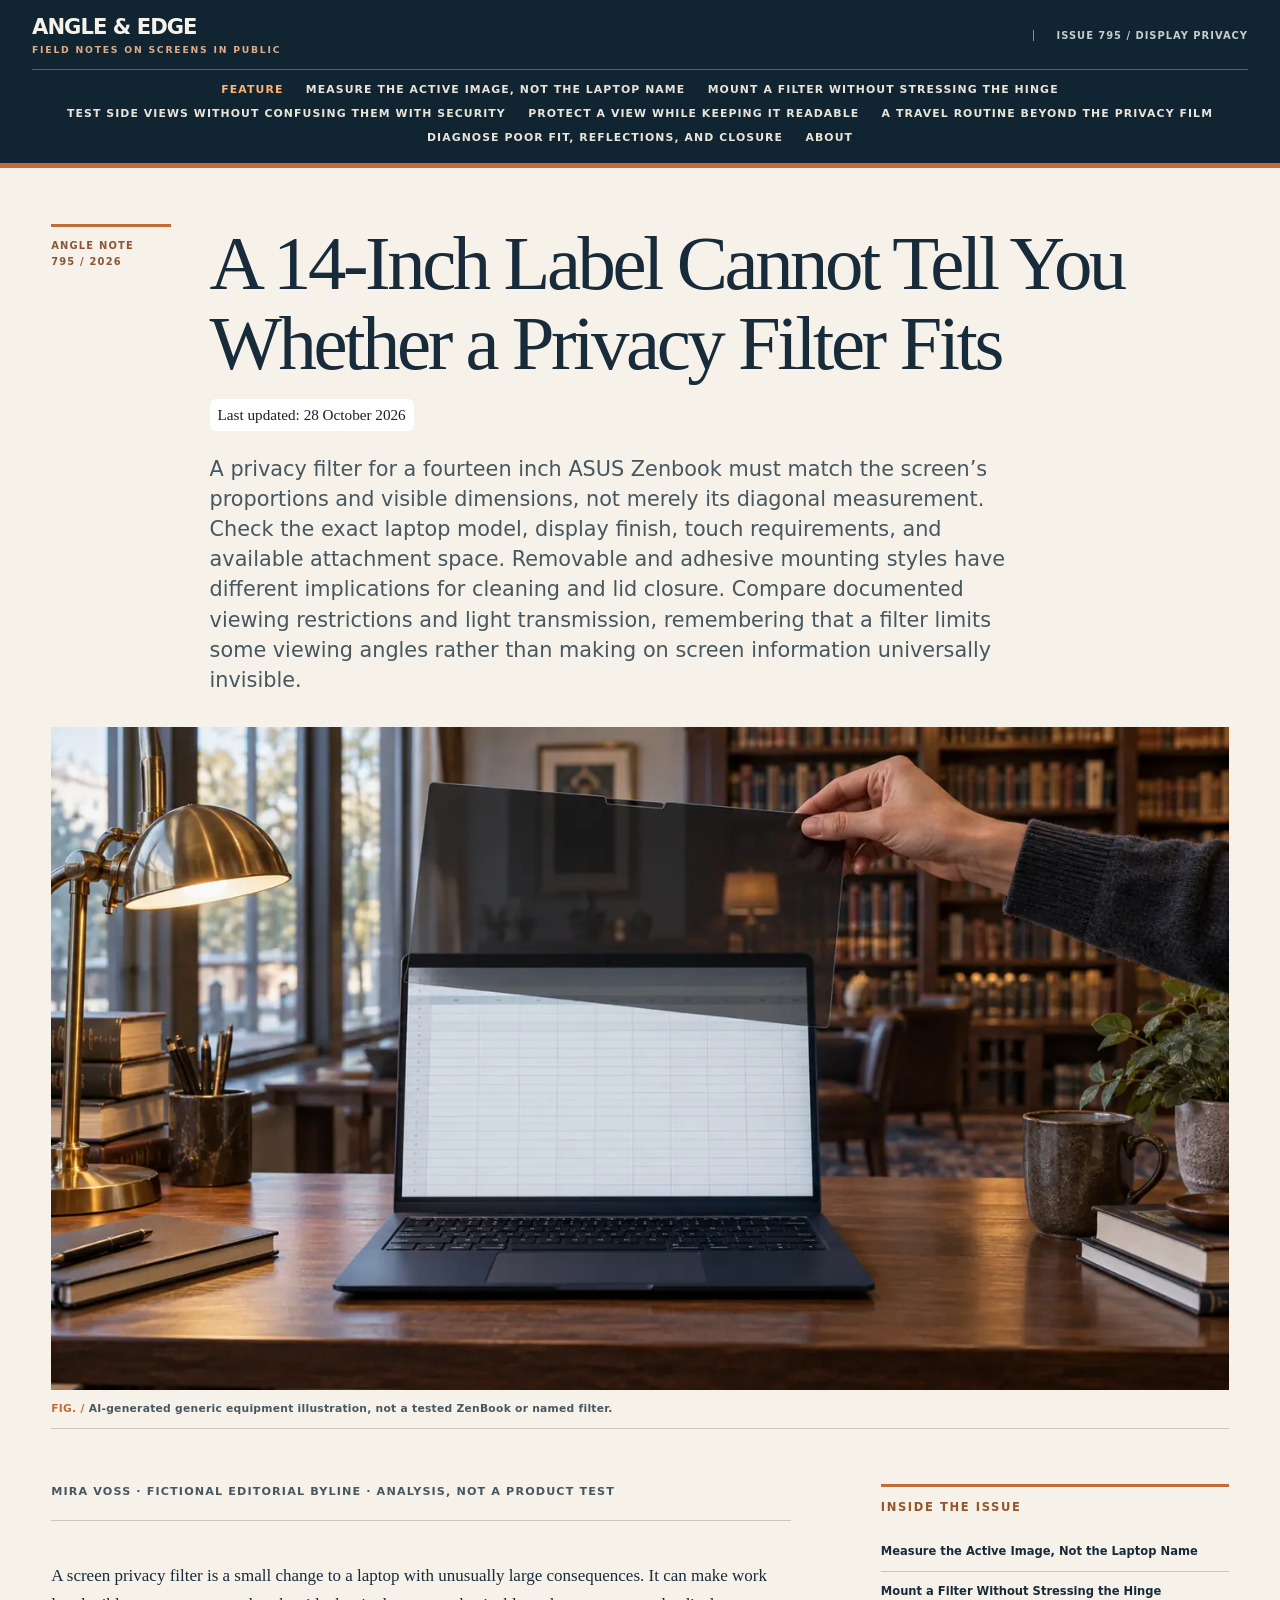
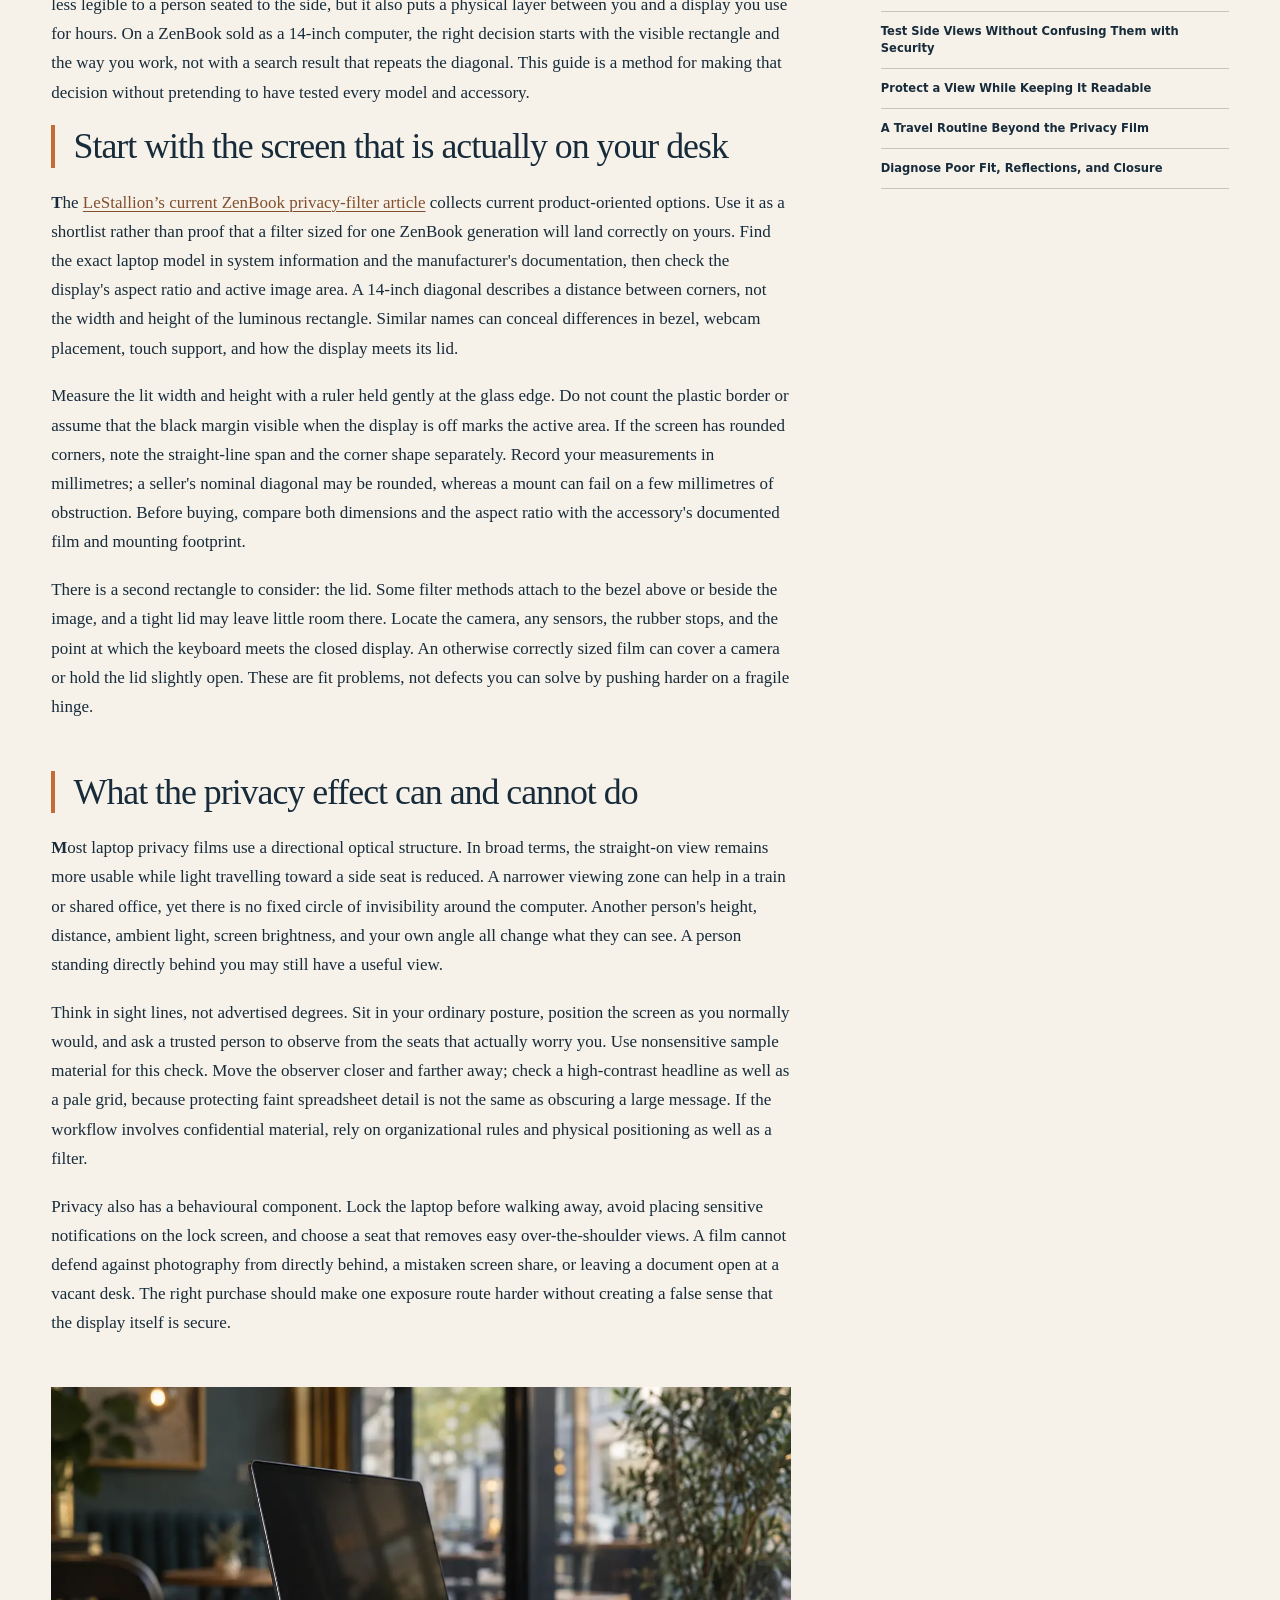
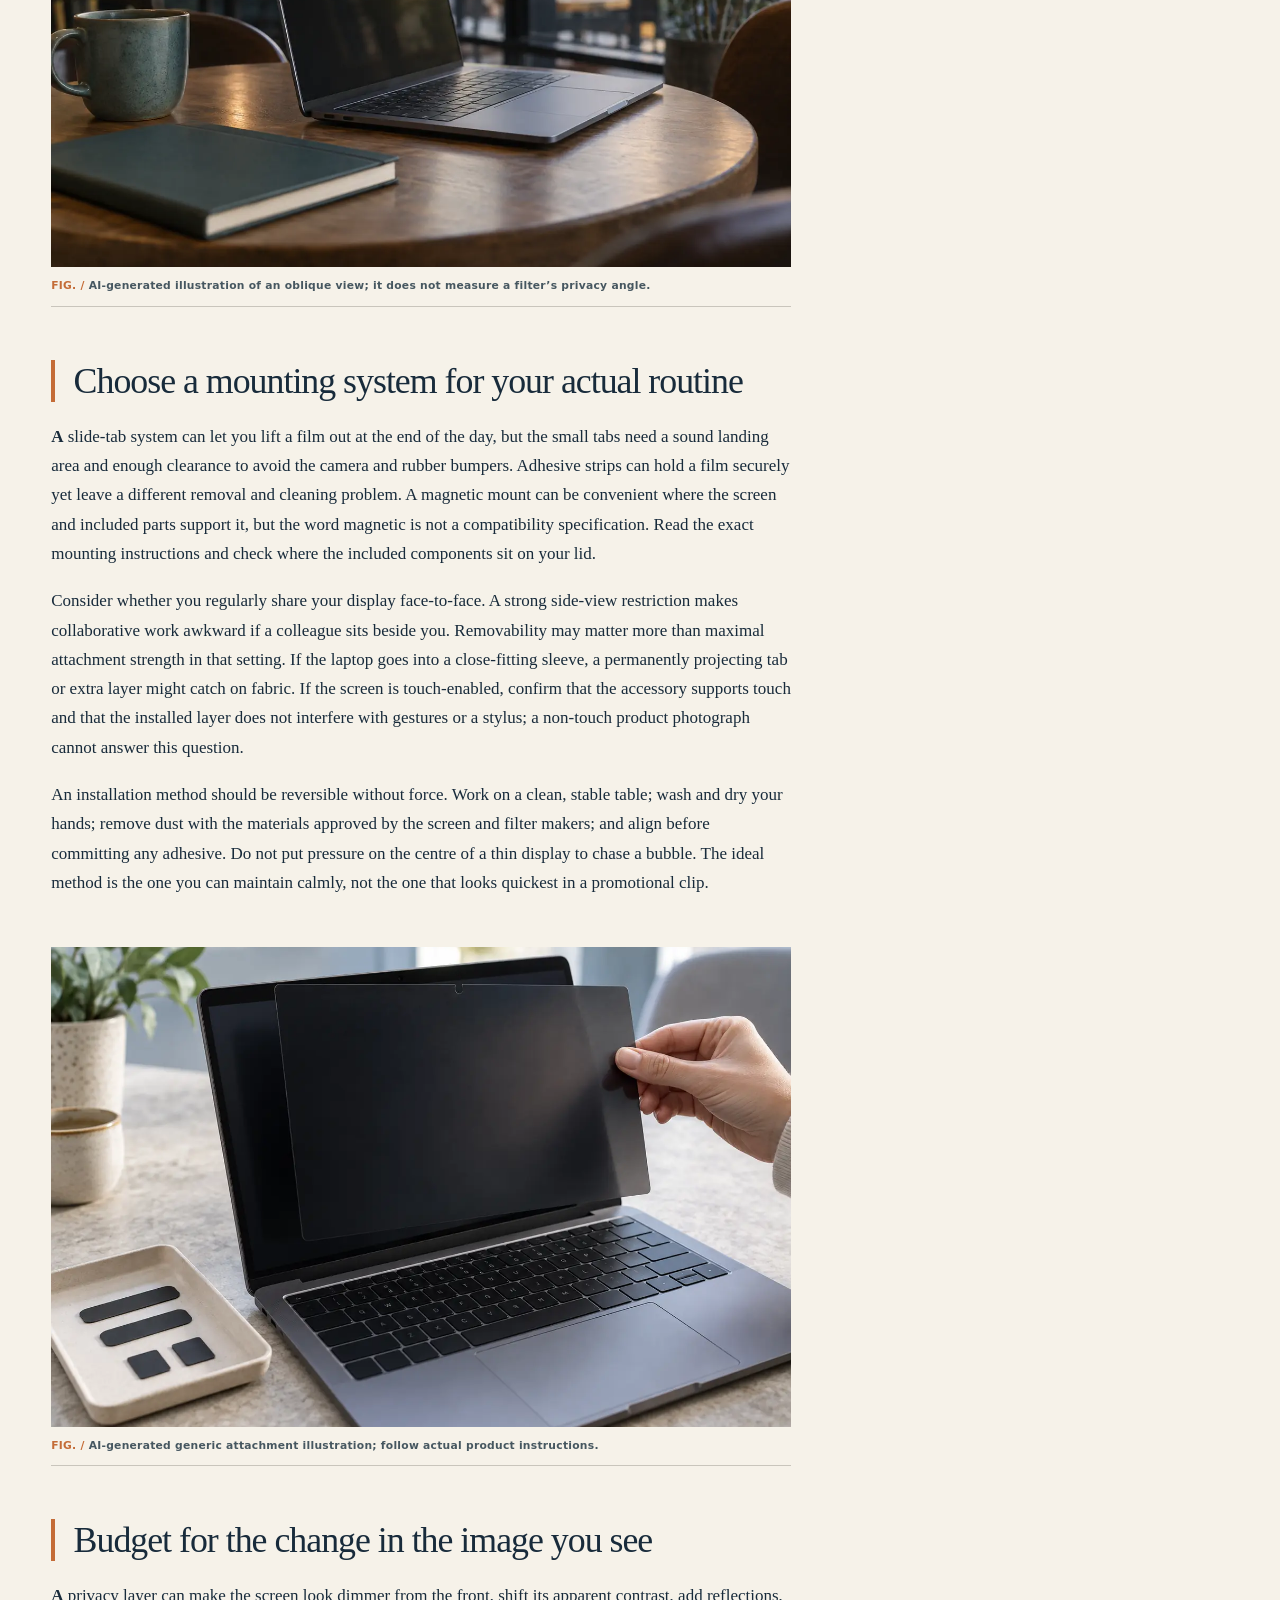
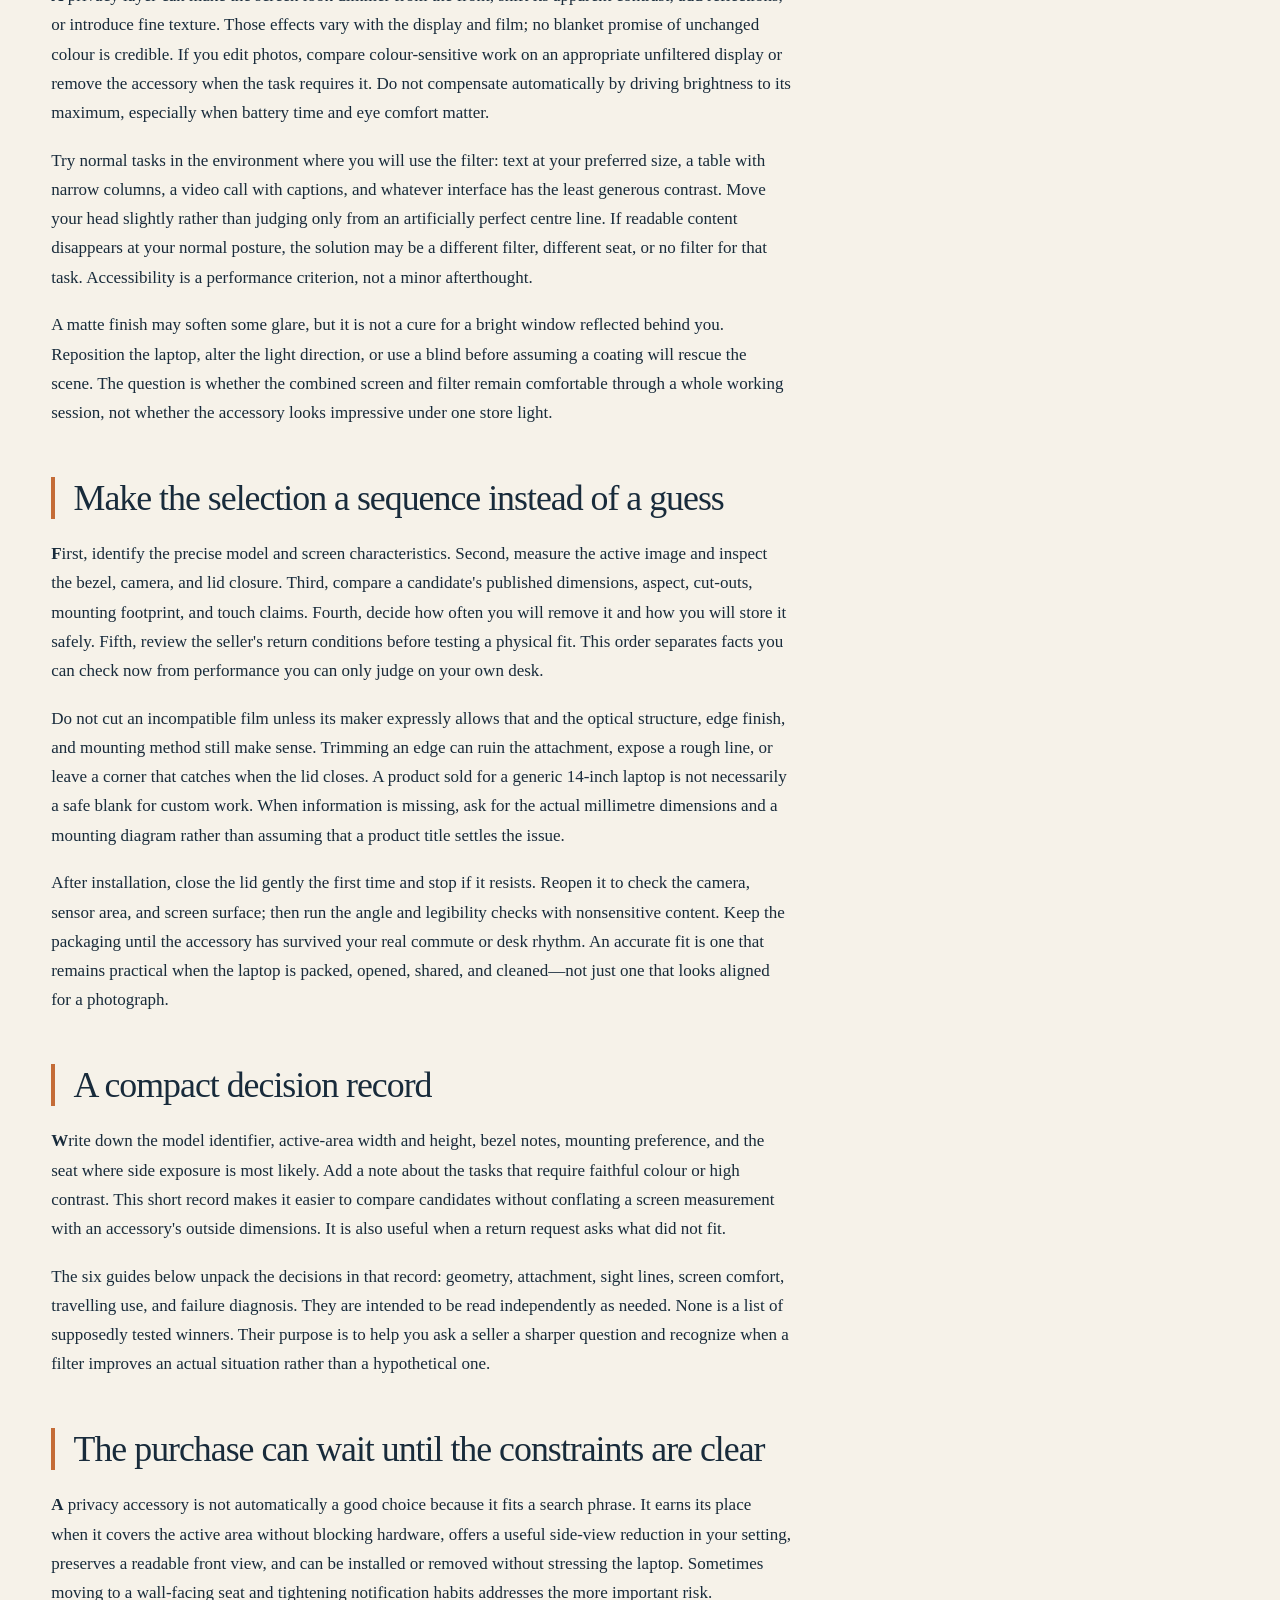
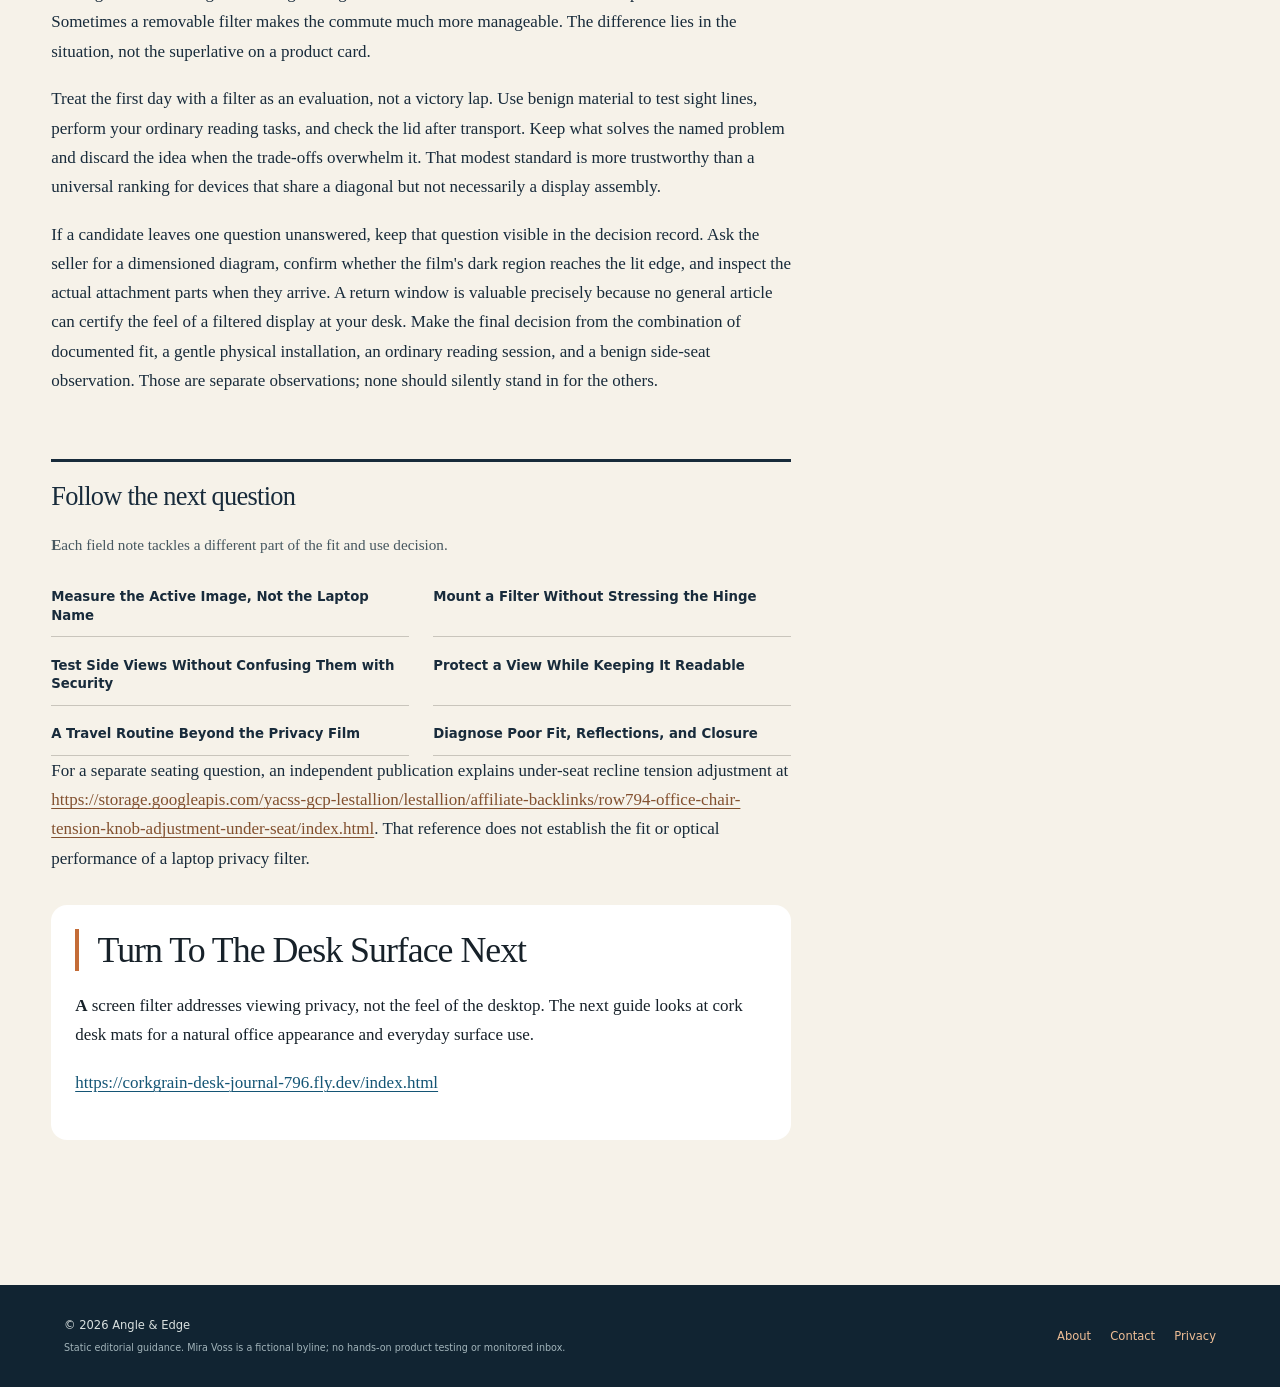
==== commit 8859993d: "Refresh office guide introduction, date and next reading link" ====
--- a/index.html
+++ b/index.html
@@ -1 +1,5 @@
-<!doctype html><html lang="en"><head><meta charset="utf-8"><meta name="viewport" content="width=device-width, initial-scale=1"><title>A 14-Inch Label Cannot Tell You Whether a Privacy Filter Fits | Angle & Edge</title><meta name="description" content="A geometry-first guide to a 14-inch ZenBook privacy filter: measure the screen, assess sight lines, mounting, visual comfort, and travel use."><link rel="icon" href="data:image/svg+xml,%3Csvg xmlns=%22http://www.w3.org/2000/svg%22 viewBox=%220 0 64 64%22%3E%3Crect width=%2264%22 height=%2264%22 fill=%22%23112432%22/%3E%3Cpath d=%22M12 51 32 12 52 51M21 35h22%22 fill=%22none%22 stroke=%22%23e39b56%22 stroke-width=%225%22/%3E%3C/svg%3E"><link rel="canonical" href="https://armaragex.github.io/lestallion-zenbook-privacy-filter-795/index.html"><meta property="og:type" content="article"><meta property="og:title" content="A 14-Inch Label Cannot Tell You Whether a Privacy Filter Fits"><meta property="og:description" content="A geometry-first guide to a 14-inch ZenBook privacy filter: measure the screen, assess sight lines, mounting, visual comfort, and travel use."><meta property="og:url" content="https://armaragex.github.io/lestallion-zenbook-privacy-filter-795/index.html"><meta property="og:image" content="https://armaragex.github.io/lestallion-zenbook-privacy-filter-795/hero.webp"><script type="application/ld+json">{"@context":"https://schema.org","@type":"Article","headline":"A 14-Inch Label Cannot Tell You Whether a Privacy Filter Fits","description":"A geometry-first guide to a 14-inch ZenBook privacy filter: measure the screen, assess sight lines, mounting, visual comfort, and travel use.","datePublished":"2026-09-29","dateModified":"2026-09-29","author":{"@type":"Person","name":"Mira Voss","description":"Disclosed fictional editorial byline, not a real person"},"publisher":{"@type":"Organization","name":"Angle & Edge","description":"Static editorial publication with a disclosed fictional byline"},"mainEntityOfPage":"https://armaragex.github.io/lestallion-zenbook-privacy-filter-795/index.html"}</script><link rel="stylesheet" href="style.css"><script src="site.js" defer></script></head><body><a class="skip" href="#content">Skip to content</a><header class="mast"><div class="mast-inner"><a class="mark" href="index.html">ANGLE &amp; EDGE<span>Field notes on screens in public</span></a><button class="menu-toggle" aria-controls="primary-nav" aria-expanded="false" type="button">Menu</button><nav class="nav" id="primary-nav" aria-label="Primary navigation"><a href="index.html" aria-current="page">Feature</a><a href="measure-screen.html">Measure the Active Image, Not the Laptop Name</a><a href="mounting-methods.html">Mount a Filter Without Stressing the Hinge</a><a href="sight-lines.html">Test Side Views Without Confusing Them with Security</a><a href="display-comfort.html">Protect a View While Keeping It Readable</a><a href="travel-workflow.html">A Travel Routine Beyond the Privacy Film</a><a href="troubleshooting.html">Diagnose Poor Fit, Reflections, and Closure</a><a href="about.html">About</a></nav><span class="edition">Issue 795 / display privacy</span></div></header><div class="hero"><div class="hero-head"><div class="eyebrow">Angle note<br>795 / 2026</div><div><h1>A 14-Inch Label Cannot Tell You Whether a Privacy Filter Fits</h1><p class="dek">A geometry-first guide to a 14-inch ZenBook privacy filter: measure the screen, assess sight lines, mounting, visual comfort, and travel use.</p></div></div><figure class="hero-figure"><img src="hero.webp" alt="Generic laptop and removable filter held over the display on a library desk" width="1400" height="788" loading="eager" decoding="async" fetchpriority="high"><figcaption>AI-generated generic equipment illustration, not a tested ZenBook or named filter.</figcaption></figure></div><div class="layout"><main id="content"><article class="article"><p class="byline">Mira Voss · fictional editorial byline · analysis, not a product test</p><p>A screen privacy filter is a small change to a laptop with unusually large consequences. It can make work less legible to a person seated to the side, but it also puts a physical layer between you and a display you use for hours. On a ZenBook sold as a 14-inch computer, the right decision starts with the visible rectangle and the way you work, not with a search result that repeats the diagonal. This guide is a method for making that decision without pretending to have tested every model and accessory.</p><section><h2>Start with the screen that is actually on your desk</h2><p>The <a href="https://lestallion.com/blogs/product-reviews/best-laptop-privacy-filter-for-asus-zenbook-14-inch-screen" rel="noopener">LeStallion’s current ZenBook privacy-filter article</a> collects current product-oriented options. Use it as a shortlist rather than proof that a filter sized for one ZenBook generation will land correctly on yours. Find the exact laptop model in system information and the manufacturer&#x27;s documentation, then check the display&#x27;s aspect ratio and active image area. A 14-inch diagonal describes a distance between corners, not the width and height of the luminous rectangle. Similar names can conceal differences in bezel, webcam placement, touch support, and how the display meets its lid.</p><p>Measure the lit width and height with a ruler held gently at the glass edge. Do not count the plastic border or assume that the black margin visible when the display is off marks the active area. If the screen has rounded corners, note the straight-line span and the corner shape separately. Record your measurements in millimetres; a seller&#x27;s nominal diagonal may be rounded, whereas a mount can fail on a few millimetres of obstruction. Before buying, compare both dimensions and the aspect ratio with the accessory&#x27;s documented film and mounting footprint.</p><p>There is a second rectangle to consider: the lid. Some filter methods attach to the bezel above or beside the image, and a tight lid may leave little room there. Locate the camera, any sensors, the rubber stops, and the point at which the keyboard meets the closed display. An otherwise correctly sized film can cover a camera or hold the lid slightly open. These are fit problems, not defects you can solve by pushing harder on a fragile hinge.</p></section><section><h2>What the privacy effect can and cannot do</h2><p>Most laptop privacy films use a directional optical structure. In broad terms, the straight-on view remains more usable while light travelling toward a side seat is reduced. A narrower viewing zone can help in a train or shared office, yet there is no fixed circle of invisibility around the computer. Another person&#x27;s height, distance, ambient light, screen brightness, and your own angle all change what they can see. A person standing directly behind you may still have a useful view.</p><p>Think in sight lines, not advertised degrees. Sit in your ordinary posture, position the screen as you normally would, and ask a trusted person to observe from the seats that actually worry you. Use nonsensitive sample material for this check. Move the observer closer and farther away; check a high-contrast headline as well as a pale grid, because protecting faint spreadsheet detail is not the same as obscuring a large message. If the workflow involves confidential material, rely on organizational rules and physical positioning as well as a filter.</p><p>Privacy also has a behavioural component. Lock the laptop before walking away, avoid placing sensitive notifications on the lock screen, and choose a seat that removes easy over-the-shoulder views. A film cannot defend against photography from directly behind, a mistaken screen share, or leaving a document open at a vacant desk. The right purchase should make one exposure route harder without creating a false sense that the display itself is secure.</p></section><figure class="inline-figure"><img src="side-view.webp" alt="Generic laptop seen at a dark oblique viewing angle in a café" width="1400" height="933" loading="lazy" decoding="async"><figcaption>AI-generated illustration of an oblique view; it does not measure a filter’s privacy angle.</figcaption></figure><section><h2>Choose a mounting system for your actual routine</h2><p>A slide-tab system can let you lift a film out at the end of the day, but the small tabs need a sound landing area and enough clearance to avoid the camera and rubber bumpers. Adhesive strips can hold a film securely yet leave a different removal and cleaning problem. A magnetic mount can be convenient where the screen and included parts support it, but the word magnetic is not a compatibility specification. Read the exact mounting instructions and check where the included components sit on your lid.</p><p>Consider whether you regularly share your display face-to-face. A strong side-view restriction makes collaborative work awkward if a colleague sits beside you. Removability may matter more than maximal attachment strength in that setting. If the laptop goes into a close-fitting sleeve, a permanently projecting tab or extra layer might catch on fabric. If the screen is touch-enabled, confirm that the accessory supports touch and that the installed layer does not interfere with gestures or a stylus; a non-touch product photograph cannot answer this question.</p><p>An installation method should be reversible without force. Work on a clean, stable table; wash and dry your hands; remove dust with the materials approved by the screen and filter makers; and align before committing any adhesive. Do not put pressure on the centre of a thin display to chase a bubble. The ideal method is the one you can maintain calmly, not the one that looks quickest in a promotional clip.</p></section><figure class="inline-figure"><img src="mounting.webp" alt="Hand aligning a generic dark removable film with a laptop screen" width="1400" height="933" loading="lazy" decoding="async"><figcaption>AI-generated generic attachment illustration; follow actual product instructions.</figcaption></figure><section><h2>Budget for the change in the image you see</h2><p>A privacy layer can make the screen look dimmer from the front, shift its apparent contrast, add reflections, or introduce fine texture. Those effects vary with the display and film; no blanket promise of unchanged colour is credible. If you edit photos, compare colour-sensitive work on an appropriate unfiltered display or remove the accessory when the task requires it. Do not compensate automatically by driving brightness to its maximum, especially when battery time and eye comfort matter.</p><p>Try normal tasks in the environment where you will use the filter: text at your preferred size, a table with narrow columns, a video call with captions, and whatever interface has the least generous contrast. Move your head slightly rather than judging only from an artificially perfect centre line. If readable content disappears at your normal posture, the solution may be a different filter, different seat, or no filter for that task. Accessibility is a performance criterion, not a minor afterthought.</p><p>A matte finish may soften some glare, but it is not a cure for a bright window reflected behind you. Reposition the laptop, alter the light direction, or use a blind before assuming a coating will rescue the scene. The question is whether the combined screen and filter remain comfortable through a whole working session, not whether the accessory looks impressive under one store light.</p></section><section><h2>Make the selection a sequence instead of a guess</h2><p>First, identify the precise model and screen characteristics. Second, measure the active image and inspect the bezel, camera, and lid closure. Third, compare a candidate&#x27;s published dimensions, aspect, cut-outs, mounting footprint, and touch claims. Fourth, decide how often you will remove it and how you will store it safely. Fifth, review the seller&#x27;s return conditions before testing a physical fit. This order separates facts you can check now from performance you can only judge on your own desk.</p><p>Do not cut an incompatible film unless its maker expressly allows that and the optical structure, edge finish, and mounting method still make sense. Trimming an edge can ruin the attachment, expose a rough line, or leave a corner that catches when the lid closes. A product sold for a generic 14-inch laptop is not necessarily a safe blank for custom work. When information is missing, ask for the actual millimetre dimensions and a mounting diagram rather than assuming that a product title settles the issue.</p><p>After installation, close the lid gently the first time and stop if it resists. Reopen it to check the camera, sensor area, and screen surface; then run the angle and legibility checks with nonsensitive content. Keep the packaging until the accessory has survived your real commute or desk rhythm. An accurate fit is one that remains practical when the laptop is packed, opened, shared, and cleaned—not just one that looks aligned for a photograph.</p></section><section><h2>A compact decision record</h2><p>Write down the model identifier, active-area width and height, bezel notes, mounting preference, and the seat where side exposure is most likely. Add a note about the tasks that require faithful colour or high contrast. This short record makes it easier to compare candidates without conflating a screen measurement with an accessory&#x27;s outside dimensions. It is also useful when a return request asks what did not fit.</p><p>The six guides below unpack the decisions in that record: geometry, attachment, sight lines, screen comfort, travelling use, and failure diagnosis. They are intended to be read independently as needed. None is a list of supposedly tested winners. Their purpose is to help you ask a seller a sharper question and recognize when a filter improves an actual situation rather than a hypothetical one.</p></section><section><h2>The purchase can wait until the constraints are clear</h2><p>A privacy accessory is not automatically a good choice because it fits a search phrase. It earns its place when it covers the active area without blocking hardware, offers a useful side-view reduction in your setting, preserves a readable front view, and can be installed or removed without stressing the laptop. Sometimes moving to a wall-facing seat and tightening notification habits addresses the more important risk. Sometimes a removable filter makes the commute much more manageable. The difference lies in the situation, not the superlative on a product card.</p><p>Treat the first day with a filter as an evaluation, not a victory lap. Use benign material to test sight lines, perform your ordinary reading tasks, and check the lid after transport. Keep what solves the named problem and discard the idea when the trade-offs overwhelm it. That modest standard is more trustworthy than a universal ranking for devices that share a diagonal but not necessarily a display assembly.</p><p>If a candidate leaves one question unanswered, keep that question visible in the decision record. Ask the seller for a dimensioned diagram, confirm whether the film&#x27;s dark region reaches the lit edge, and inspect the actual attachment parts when they arrive. A return window is valuable precisely because no general article can certify the feel of a filtered display at your desk. Make the final decision from the combination of documented fit, a gentle physical installation, an ordinary reading session, and a benign side-seat observation. Those are separate observations; none should silently stand in for the others.</p></section><aside class="mesh"><h2>Follow the next question</h2><p>Each field note tackles a different part of the fit and use decision.</p><div class="mesh-grid"><a href="measure-screen.html">Measure the Active Image, Not the Laptop Name</a><a href="mounting-methods.html">Mount a Filter Without Stressing the Hinge</a><a href="sight-lines.html">Test Side Views Without Confusing Them with Security</a><a href="display-comfort.html">Protect a View While Keeping It Readable</a><a href="travel-workflow.html">A Travel Routine Beyond the Privacy Film</a><a href="troubleshooting.html">Diagnose Poor Fit, Reflections, and Closure</a></div></aside><p>For a separate seating question, an independent publication explains under-seat recline tension adjustment at <a href="https://storage.googleapis.com/yacss-gcp-lestallion/lestallion/affiliate-backlinks/row794-office-chair-tension-knob-adjustment-under-seat/index.html" style="overflow-wrap:anywhere;word-break:break-word">https://storage.googleapis.com/yacss-gcp-lestallion/lestallion/affiliate-backlinks/row794-office-chair-tension-knob-adjustment-under-seat/index.html</a>. That reference does not establish the fit or optical performance of a laptop privacy filter.</p></article></main><aside class="rail" aria-label="Issue contents"><strong>Inside the issue</strong><a href="measure-screen.html">Measure the Active Image, Not the Laptop Name</a><a href="mounting-methods.html">Mount a Filter Without Stressing the Hinge</a><a href="sight-lines.html">Test Side Views Without Confusing Them with Security</a><a href="display-comfort.html">Protect a View While Keeping It Readable</a><a href="travel-workflow.html">A Travel Routine Beyond the Privacy Film</a><a href="troubleshooting.html">Diagnose Poor Fit, Reflections, and Closure</a></aside></div><footer class="foot"><div>© 2026 Angle & Edge<small>Static editorial guidance. Mira Voss is a fictional byline; no hands-on product testing or monitored inbox.</small></div><nav aria-label="Footer"><a href="about.html">About</a><a href="contact.html">Contact</a><a href="privacy.html">Privacy</a></nav></footer></body></html>+<!doctype html><html lang="en"><head><meta charset="utf-8"><meta name="viewport" content="width=device-width, initial-scale=1"><title>A 14-Inch Label Cannot Tell You Whether a Privacy Filter Fits | Angle & Edge</title><meta name="description" content="A geometry-first guide to a 14-inch ZenBook privacy filter: measure the screen, assess sight lines, mounting, visual comfort, and travel use."><link rel="icon" href="data:image/svg+xml,%3Csvg xmlns=%22http://www.w3.org/2000/svg%22 viewBox=%220 0 64 64%22%3E%3Crect width=%2264%22 height=%2264%22 fill=%22%23112432%22/%3E%3Cpath d=%22M12 51 32 12 52 51M21 35h22%22 fill=%22none%22 stroke=%22%23e39b56%22 stroke-width=%225%22/%3E%3C/svg%3E"><link rel="canonical" href="https://armaragex.github.io/lestallion-zenbook-privacy-filter-795/index.html"><meta property="og:type" content="article"><meta property="og:title" content="A 14-Inch Label Cannot Tell You Whether a Privacy Filter Fits"><meta property="og:description" content="A geometry-first guide to a 14-inch ZenBook privacy filter: measure the screen, assess sight lines, mounting, visual comfort, and travel use."><meta property="og:url" content="https://armaragex.github.io/lestallion-zenbook-privacy-filter-795/index.html"><meta property="og:image" content="https://armaragex.github.io/lestallion-zenbook-privacy-filter-795/hero.webp"><script type="application/ld+json">{"@context":"https://schema.org","@type":"Article","headline":"A 14-Inch Label Cannot Tell You Whether a Privacy Filter Fits","description":"A geometry-first guide to a 14-inch ZenBook privacy filter: measure the screen, assess sight lines, mounting, visual comfort, and travel use.","datePublished":"2026-09-29","dateModified":"2026-10-28T14:04:51Z","author":{"@type":"Person","name":"Mira Voss","description":"Disclosed fictional editorial byline, not a real person"},"publisher":{"@type":"Organization","name":"Angle & Edge","description":"Static editorial publication with a disclosed fictional byline"},"mainEntityOfPage":"https://armaragex.github.io/lestallion-zenbook-privacy-filter-795/index.html"}</script><link rel="stylesheet" href="style.css"><script src="site.js" defer></script>
+<meta property="article:modified_time" content="2026-10-28T14:04:51Z">
+</head><body><a class="skip" href="#content">Skip to content</a><header class="mast"><div class="mast-inner"><a class="mark" href="index.html">ANGLE &amp; EDGE<span>Field notes on screens in public</span></a><button class="menu-toggle" aria-controls="primary-nav" aria-expanded="false" type="button">Menu</button><nav class="nav" id="primary-nav" aria-label="Primary navigation"><a href="index.html" aria-current="page">Feature</a><a href="measure-screen.html">Measure the Active Image, Not the Laptop Name</a><a href="mounting-methods.html">Mount a Filter Without Stressing the Hinge</a><a href="sight-lines.html">Test Side Views Without Confusing Them with Security</a><a href="display-comfort.html">Protect a View While Keeping It Readable</a><a href="travel-workflow.html">A Travel Routine Beyond the Privacy Film</a><a href="troubleshooting.html">Diagnose Poor Fit, Reflections, and Closure</a><a href="about.html">About</a></nav><span class="edition">Issue 795 / display privacy</span></div></header><div class="hero"><div class="hero-head"><div class="eyebrow">Angle note<br>795 / 2026</div><div><h1>A 14-Inch Label Cannot Tell You Whether a Privacy Filter Fits</h1>
+<p class="article-refreshed" style="font-size:.95rem;opacity:1;display:table;max-width:100%;padding:.2rem .5rem;border-radius:.35rem;background:#fff;color:#172129;overflow-wrap:anywhere">Last updated: <time datetime="2026-10-28T14:04:51Z">28 October 2026</time></p><p class="dek">A privacy filter for a fourteen inch ASUS Zenbook must match the screen’s proportions and visible dimensions, not merely its diagonal measurement. Check the exact laptop model, display finish, touch requirements, and available attachment space. Removable and adhesive mounting styles have different implications for cleaning and lid closure. Compare documented viewing restrictions and light transmission, remembering that a filter limits some viewing angles rather than making on screen information universally invisible.</p></div></div><figure class="hero-figure"><img src="hero.webp" alt="Generic laptop and removable filter held over the display on a library desk" width="1400" height="788" loading="eager" decoding="async" fetchpriority="high"><figcaption>AI-generated generic equipment illustration, not a tested ZenBook or named filter.</figcaption></figure></div><div class="layout"><main id="content"><article class="article"><p class="byline">Mira Voss · fictional editorial byline · analysis, not a product test</p><p>A screen privacy filter is a small change to a laptop with unusually large consequences. It can make work less legible to a person seated to the side, but it also puts a physical layer between you and a display you use for hours. On a ZenBook sold as a 14-inch computer, the right decision starts with the visible rectangle and the way you work, not with a search result that repeats the diagonal. This guide is a method for making that decision without pretending to have tested every model and accessory.</p><section><h2>Start with the screen that is actually on your desk</h2><p>The <a href="https://lestallion.com/blogs/product-reviews/best-laptop-privacy-filter-for-asus-zenbook-14-inch-screen" rel="noopener">LeStallion’s current ZenBook privacy-filter article</a> collects current product-oriented options. Use it as a shortlist rather than proof that a filter sized for one ZenBook generation will land correctly on yours. Find the exact laptop model in system information and the manufacturer&#x27;s documentation, then check the display&#x27;s aspect ratio and active image area. A 14-inch diagonal describes a distance between corners, not the width and height of the luminous rectangle. Similar names can conceal differences in bezel, webcam placement, touch support, and how the display meets its lid.</p><p>Measure the lit width and height with a ruler held gently at the glass edge. Do not count the plastic border or assume that the black margin visible when the display is off marks the active area. If the screen has rounded corners, note the straight-line span and the corner shape separately. Record your measurements in millimetres; a seller&#x27;s nominal diagonal may be rounded, whereas a mount can fail on a few millimetres of obstruction. Before buying, compare both dimensions and the aspect ratio with the accessory&#x27;s documented film and mounting footprint.</p><p>There is a second rectangle to consider: the lid. Some filter methods attach to the bezel above or beside the image, and a tight lid may leave little room there. Locate the camera, any sensors, the rubber stops, and the point at which the keyboard meets the closed display. An otherwise correctly sized film can cover a camera or hold the lid slightly open. These are fit problems, not defects you can solve by pushing harder on a fragile hinge.</p></section><section><h2>What the privacy effect can and cannot do</h2><p>Most laptop privacy films use a directional optical structure. In broad terms, the straight-on view remains more usable while light travelling toward a side seat is reduced. A narrower viewing zone can help in a train or shared office, yet there is no fixed circle of invisibility around the computer. Another person&#x27;s height, distance, ambient light, screen brightness, and your own angle all change what they can see. A person standing directly behind you may still have a useful view.</p><p>Think in sight lines, not advertised degrees. Sit in your ordinary posture, position the screen as you normally would, and ask a trusted person to observe from the seats that actually worry you. Use nonsensitive sample material for this check. Move the observer closer and farther away; check a high-contrast headline as well as a pale grid, because protecting faint spreadsheet detail is not the same as obscuring a large message. If the workflow involves confidential material, rely on organizational rules and physical positioning as well as a filter.</p><p>Privacy also has a behavioural component. Lock the laptop before walking away, avoid placing sensitive notifications on the lock screen, and choose a seat that removes easy over-the-shoulder views. A film cannot defend against photography from directly behind, a mistaken screen share, or leaving a document open at a vacant desk. The right purchase should make one exposure route harder without creating a false sense that the display itself is secure.</p></section><figure class="inline-figure"><img src="side-view.webp" alt="Generic laptop seen at a dark oblique viewing angle in a café" width="1400" height="933" loading="lazy" decoding="async"><figcaption>AI-generated illustration of an oblique view; it does not measure a filter’s privacy angle.</figcaption></figure><section><h2>Choose a mounting system for your actual routine</h2><p>A slide-tab system can let you lift a film out at the end of the day, but the small tabs need a sound landing area and enough clearance to avoid the camera and rubber bumpers. Adhesive strips can hold a film securely yet leave a different removal and cleaning problem. A magnetic mount can be convenient where the screen and included parts support it, but the word magnetic is not a compatibility specification. Read the exact mounting instructions and check where the included components sit on your lid.</p><p>Consider whether you regularly share your display face-to-face. A strong side-view restriction makes collaborative work awkward if a colleague sits beside you. Removability may matter more than maximal attachment strength in that setting. If the laptop goes into a close-fitting sleeve, a permanently projecting tab or extra layer might catch on fabric. If the screen is touch-enabled, confirm that the accessory supports touch and that the installed layer does not interfere with gestures or a stylus; a non-touch product photograph cannot answer this question.</p><p>An installation method should be reversible without force. Work on a clean, stable table; wash and dry your hands; remove dust with the materials approved by the screen and filter makers; and align before committing any adhesive. Do not put pressure on the centre of a thin display to chase a bubble. The ideal method is the one you can maintain calmly, not the one that looks quickest in a promotional clip.</p></section><figure class="inline-figure"><img src="mounting.webp" alt="Hand aligning a generic dark removable film with a laptop screen" width="1400" height="933" loading="lazy" decoding="async"><figcaption>AI-generated generic attachment illustration; follow actual product instructions.</figcaption></figure><section><h2>Budget for the change in the image you see</h2><p>A privacy layer can make the screen look dimmer from the front, shift its apparent contrast, add reflections, or introduce fine texture. Those effects vary with the display and film; no blanket promise of unchanged colour is credible. If you edit photos, compare colour-sensitive work on an appropriate unfiltered display or remove the accessory when the task requires it. Do not compensate automatically by driving brightness to its maximum, especially when battery time and eye comfort matter.</p><p>Try normal tasks in the environment where you will use the filter: text at your preferred size, a table with narrow columns, a video call with captions, and whatever interface has the least generous contrast. Move your head slightly rather than judging only from an artificially perfect centre line. If readable content disappears at your normal posture, the solution may be a different filter, different seat, or no filter for that task. Accessibility is a performance criterion, not a minor afterthought.</p><p>A matte finish may soften some glare, but it is not a cure for a bright window reflected behind you. Reposition the laptop, alter the light direction, or use a blind before assuming a coating will rescue the scene. The question is whether the combined screen and filter remain comfortable through a whole working session, not whether the accessory looks impressive under one store light.</p></section><section><h2>Make the selection a sequence instead of a guess</h2><p>First, identify the precise model and screen characteristics. Second, measure the active image and inspect the bezel, camera, and lid closure. Third, compare a candidate&#x27;s published dimensions, aspect, cut-outs, mounting footprint, and touch claims. Fourth, decide how often you will remove it and how you will store it safely. Fifth, review the seller&#x27;s return conditions before testing a physical fit. This order separates facts you can check now from performance you can only judge on your own desk.</p><p>Do not cut an incompatible film unless its maker expressly allows that and the optical structure, edge finish, and mounting method still make sense. Trimming an edge can ruin the attachment, expose a rough line, or leave a corner that catches when the lid closes. A product sold for a generic 14-inch laptop is not necessarily a safe blank for custom work. When information is missing, ask for the actual millimetre dimensions and a mounting diagram rather than assuming that a product title settles the issue.</p><p>After installation, close the lid gently the first time and stop if it resists. Reopen it to check the camera, sensor area, and screen surface; then run the angle and legibility checks with nonsensitive content. Keep the packaging until the accessory has survived your real commute or desk rhythm. An accurate fit is one that remains practical when the laptop is packed, opened, shared, and cleaned—not just one that looks aligned for a photograph.</p></section><section><h2>A compact decision record</h2><p>Write down the model identifier, active-area width and height, bezel notes, mounting preference, and the seat where side exposure is most likely. Add a note about the tasks that require faithful colour or high contrast. This short record makes it easier to compare candidates without conflating a screen measurement with an accessory&#x27;s outside dimensions. It is also useful when a return request asks what did not fit.</p><p>The six guides below unpack the decisions in that record: geometry, attachment, sight lines, screen comfort, travelling use, and failure diagnosis. They are intended to be read independently as needed. None is a list of supposedly tested winners. Their purpose is to help you ask a seller a sharper question and recognize when a filter improves an actual situation rather than a hypothetical one.</p></section><section><h2>The purchase can wait until the constraints are clear</h2><p>A privacy accessory is not automatically a good choice because it fits a search phrase. It earns its place when it covers the active area without blocking hardware, offers a useful side-view reduction in your setting, preserves a readable front view, and can be installed or removed without stressing the laptop. Sometimes moving to a wall-facing seat and tightening notification habits addresses the more important risk. Sometimes a removable filter makes the commute much more manageable. The difference lies in the situation, not the superlative on a product card.</p><p>Treat the first day with a filter as an evaluation, not a victory lap. Use benign material to test sight lines, perform your ordinary reading tasks, and check the lid after transport. Keep what solves the named problem and discard the idea when the trade-offs overwhelm it. That modest standard is more trustworthy than a universal ranking for devices that share a diagonal but not necessarily a display assembly.</p><p>If a candidate leaves one question unanswered, keep that question visible in the decision record. Ask the seller for a dimensioned diagram, confirm whether the film&#x27;s dark region reaches the lit edge, and inspect the actual attachment parts when they arrive. A return window is valuable precisely because no general article can certify the feel of a filtered display at your desk. Make the final decision from the combination of documented fit, a gentle physical installation, an ordinary reading session, and a benign side-seat observation. Those are separate observations; none should silently stand in for the others.</p></section><aside class="mesh"><h2>Follow the next question</h2><p>Each field note tackles a different part of the fit and use decision.</p><div class="mesh-grid"><a href="measure-screen.html">Measure the Active Image, Not the Laptop Name</a><a href="mounting-methods.html">Mount a Filter Without Stressing the Hinge</a><a href="sight-lines.html">Test Side Views Without Confusing Them with Security</a><a href="display-comfort.html">Protect a View While Keeping It Readable</a><a href="travel-workflow.html">A Travel Routine Beyond the Privacy Film</a><a href="troubleshooting.html">Diagnose Poor Fit, Reflections, and Closure</a></div></aside><p>For a separate seating question, an independent publication explains under-seat recline tension adjustment at <a href="https://storage.googleapis.com/yacss-gcp-lestallion/lestallion/affiliate-backlinks/row794-office-chair-tension-knob-adjustment-under-seat/index.html" style="overflow-wrap:anywhere;word-break:break-word">https://storage.googleapis.com/yacss-gcp-lestallion/lestallion/affiliate-backlinks/row794-office-chair-tension-knob-adjustment-under-seat/index.html</a>. That reference does not establish the fit or optical performance of a laptop privacy filter.</p><section class="cross-link-forward" style="margin-top:2rem;background:#fff;color:#172129;padding:1.5rem;border-radius:1rem"><h2 style="color:#172129">Turn To The Desk Surface Next</h2><p style="color:#172129">A screen filter addresses viewing privacy, not the feel of the desktop. The next guide looks at cork desk mats for a natural office appearance and everyday surface use.</p><p style="color:#172129"><a href="https://corkgrain-desk-journal-796.fly.dev/index.html" style="overflow-wrap:anywhere;word-break:break-word;color:#145575">https://corkgrain-desk-journal-796.fly.dev/index.html</a></p></section>
+</article></main><aside class="rail" aria-label="Issue contents"><strong>Inside the issue</strong><a href="measure-screen.html">Measure the Active Image, Not the Laptop Name</a><a href="mounting-methods.html">Mount a Filter Without Stressing the Hinge</a><a href="sight-lines.html">Test Side Views Without Confusing Them with Security</a><a href="display-comfort.html">Protect a View While Keeping It Readable</a><a href="travel-workflow.html">A Travel Routine Beyond the Privacy Film</a><a href="troubleshooting.html">Diagnose Poor Fit, Reflections, and Closure</a></aside></div><footer class="foot"><div>© 2026 Angle & Edge<small>Static editorial guidance. Mira Voss is a fictional byline; no hands-on product testing or monitored inbox.</small></div><nav aria-label="Footer"><a href="about.html">About</a><a href="contact.html">Contact</a><a href="privacy.html">Privacy</a></nav></footer></body></html>
